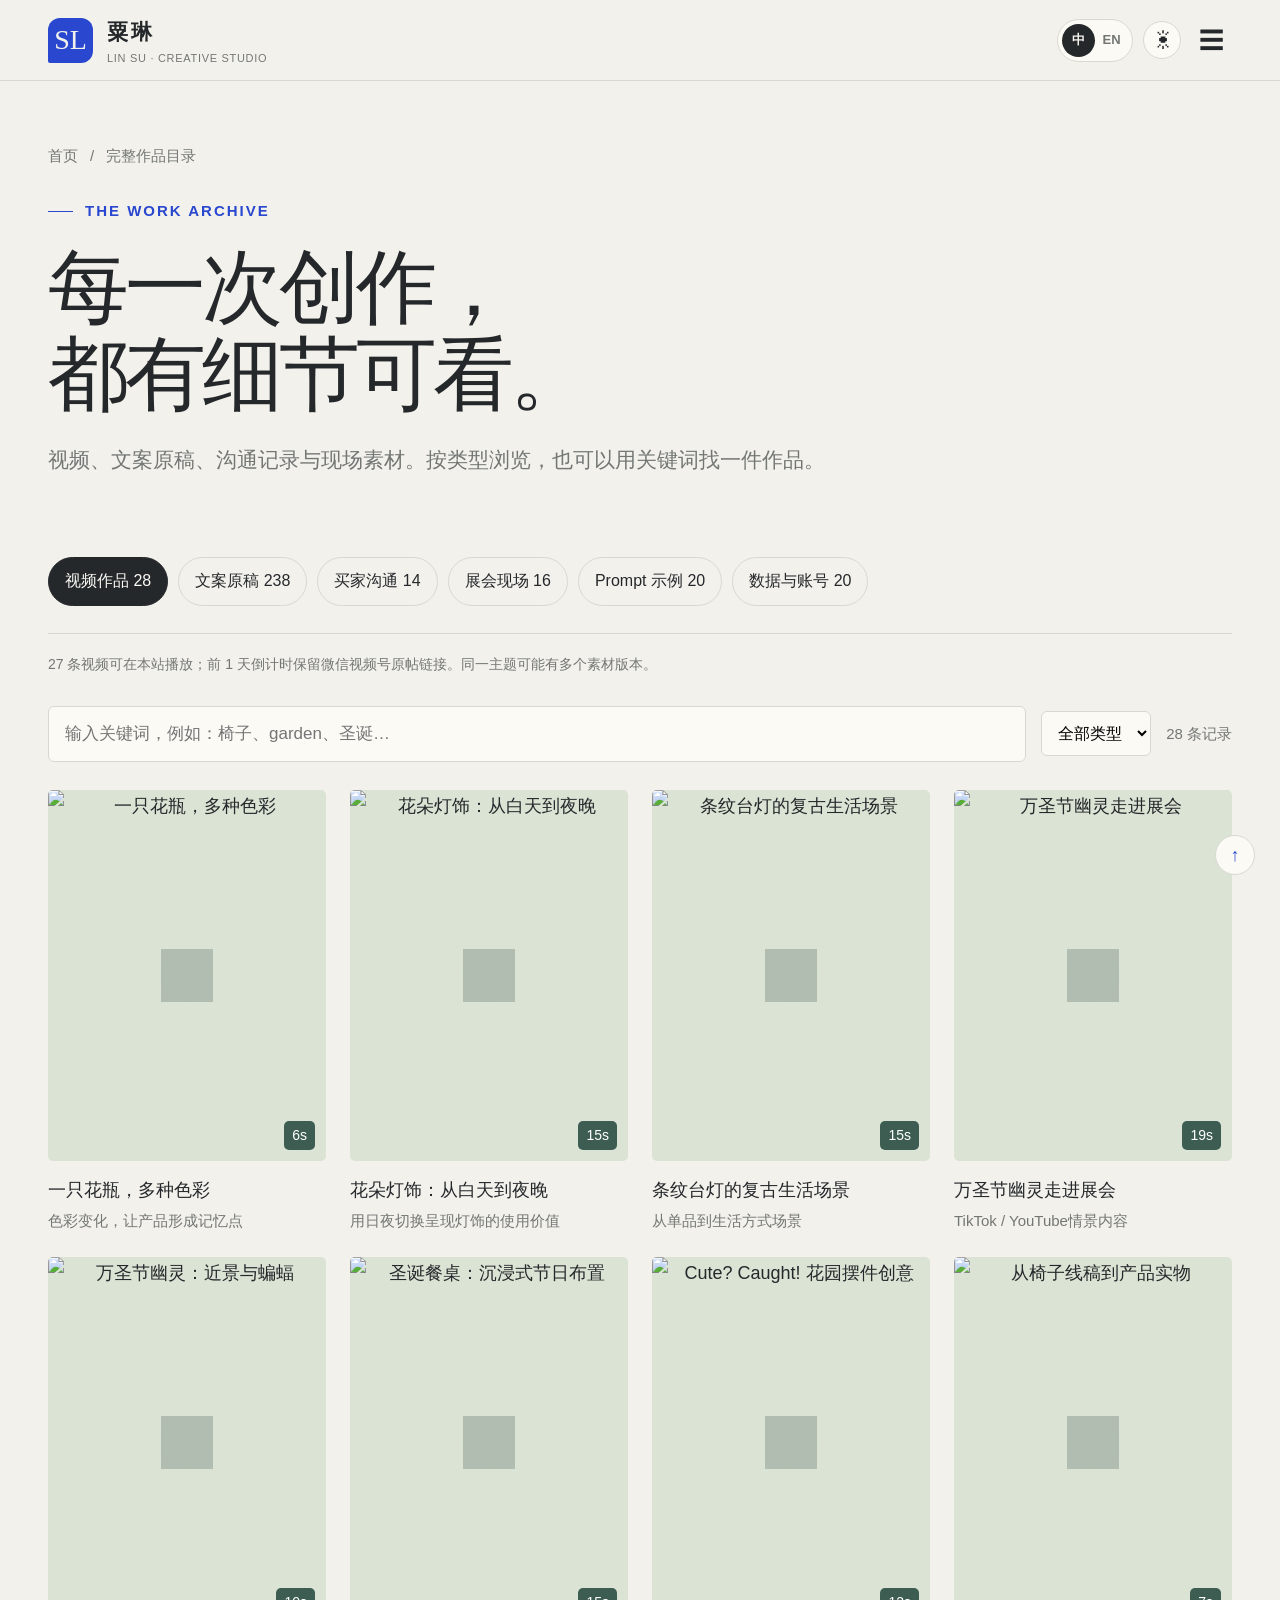
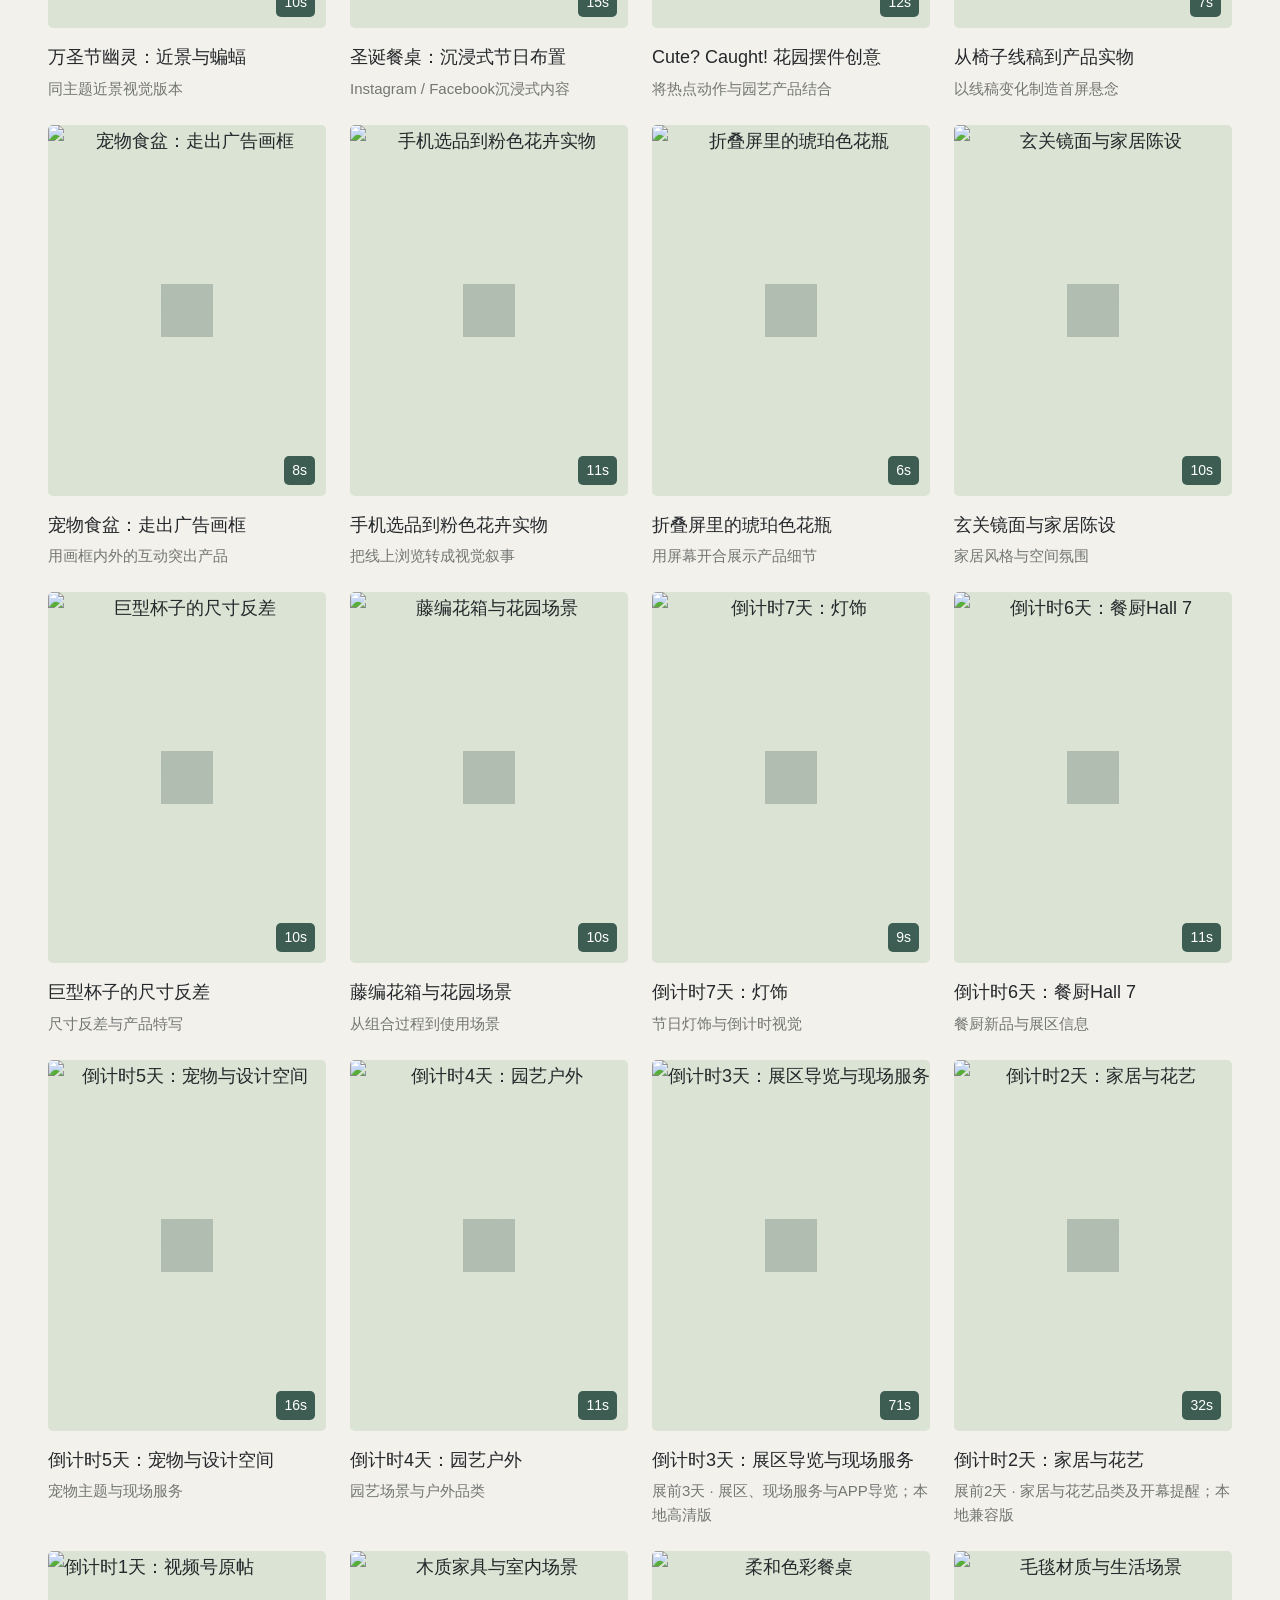
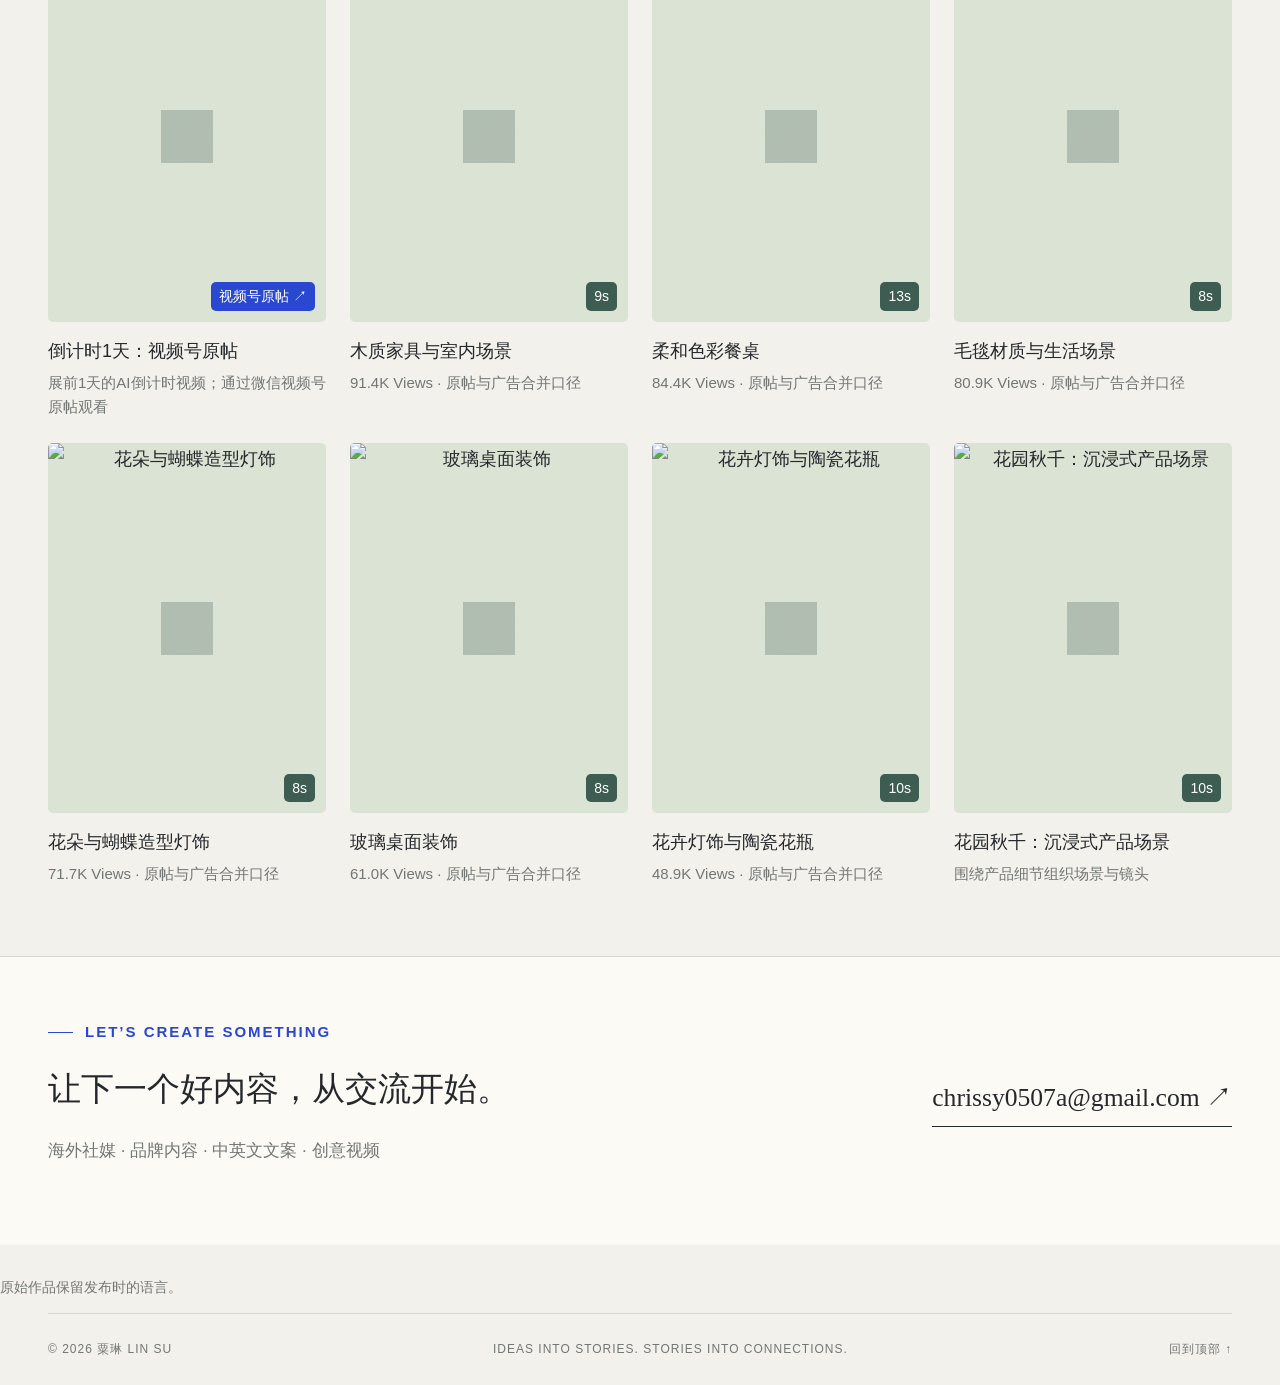
==== archive.html @ 9eb9895c "Add files via upload" ====
<!doctype html><html lang="zh-CN"><head><meta charset="utf-8"><meta name="viewport" content="width=device-width,initial-scale=1"><meta name="theme-color" content="#2947cf"><meta name="description" content="粟琳的个人作品集：海外社媒运营、英文文案、AI创意视频、买家沟通与品牌内容。"><title>完整作品目录 · 粟琳 LIN SU</title><link rel="icon" href="favicon.svg"><script>try{document.documentElement.dataset.theme=localStorage.getItem("lin-studio-theme")||"day"}catch(e){}try{const q=new URLSearchParams(location.search).get("lang");document.documentElement.lang=q?(q==="en"?"en":"zh-CN"):(localStorage.getItem("lin-studio-language")||"zh-CN")}catch(e){}</script><link rel="stylesheet" href="styles.css"><link rel="stylesheet" href="studio.css"><script src="data.js" defer></script><script src="i18n-data.js" defer></script><script src="i18n.js" defer></script><script src="app.js" defer></script><script src="studio.js" defer></script><script src="enhancements.js" defer></script><link rel="stylesheet" href="enhancements.css"><link rel="stylesheet" href="v2.css"><script src="v2.js" defer></script></head><body id="top" class="page-archive"><a class="skip-link" href="#main">跳到主要内容</a><header class="nav"><div class="wrap nav-inner"><a class="brand" href="index.html" aria-label="粟琳，返回首页"><span class="monogram">SL</span><span><strong>粟琳</strong><small>LIN SU · CREATIVE STUDIO</small></span></a><nav class="nav-links" id="navigation" aria-label="主要导航"><a href="index.html#work">精选项目</a><a href="jinhan.html">锦汉案例</a><a href="projects.html">更多作品</a><a href="archive.html" aria-current="page">作品目录</a><a class="nav-recruiter" href="recruiters.html">HR 快速浏览 ↗</a><a href="recruiters.html#resume">简历 ↓</a><a class="nav-cta" href="index.html#contact">联系 ↗</a></nav><div class="nav-actions"><div class="language-switch" role="group" aria-label="语言选择"><button type="button" data-lang="zh-CN" data-language-control aria-label="中文" aria-pressed="true">中</button><button type="button" data-lang="en" data-language-control aria-label="English" aria-pressed="false">EN</button></div><button class="theme-toggle" type="button" aria-label="切换为夜间工作室" aria-pressed="false"><span aria-hidden="true">☀</span></button><button class="menu-button" type="button" aria-label="打开导航" aria-controls="navigation" aria-expanded="false">☰</button></div></div></header><div class="reading-progress" aria-hidden="true"></div><main id="main"><div class="wrap"><header class="page-hero"><div class="breadcrumbs"><a href="index.html">首页</a><span>/</span><span>完整作品目录</span></div><div class="eyebrow">THE WORK ARCHIVE</div><h1>每一次创作，<br>都有细节可看。</h1><p class="lead">视频、文案原稿、沟通记录与现场素材。按类型浏览，也可以用关键词找一件作品。</p></header><div class="archive-nav" aria-label="作品类型"><button class="chip" data-tab="videos" aria-pressed="false">视频作品 <span>28</span></button><button class="chip" data-tab="copy" aria-pressed="false">文案原稿 <span>238</span></button><button class="chip" data-tab="inquiries" aria-pressed="false">买家沟通 <span>14</span></button><button class="chip" data-tab="field" aria-pressed="false">展会现场 <span>16</span></button><button class="chip" data-tab="prompt" aria-pressed="false">Prompt 示例 <span>20</span></button><button class="chip" data-tab="data" aria-pressed="false">数据与账号 <span>20</span></button></div><p class="note" id="archive-note"></p><div class="archive-toolbar"><label class="sr-only" for="archive-search">搜索作品</label><input id="archive-search" type="search" placeholder="输入关键词，例如：椅子、garden、圣诞…"><label class="sr-only" for="archive-filter">筛选内容</label><select id="archive-filter"><option>全部类型</option></select><span class="result-count" id="result-count" aria-live="polite"></span></div><div class="archive-content" id="archive-content"></div><noscript><p>请启用浏览器 JavaScript 查看筛选目录，也可直接阅读<a href="jinhan.html">锦汉案例</a>。</p></noscript></div></main><section class="contact" id="contact"><div class="wrap contact-inner"><div><div class="eyebrow">LET’S CREATE SOMETHING</div><h2>让下一个好内容，从交流开始。</h2><p>海外社媒 · 品牌内容 · 中英文文案 · 创意视频</p></div><a class="mail" href="mailto:chrissy0507a@gmail.com">chrissy0507a@gmail.com ↗</a></div></section><p class="wrap original-note note">原始作品保留发布时的语言。</p><footer class="wrap footer"><span>© 2026 粟琳 LIN SU</span><span>IDEAS INTO STORIES. STORIES INTO CONNECTIONS.</span><a href="#top">回到顶部 ↑</a></footer><a class="back-top" href="#top" aria-label="回到顶部">↑</a><dialog class="modal" id="media-modal" aria-labelledby="modal-title"><div class="modal-top"><span id="modal-title"></span><button class="close-modal" id="close-modal" aria-label="关闭预览">×</button></div><div class="modal-body" id="modal-body"></div><div class="modal-foot" id="modal-foot"></div></dialog></body></html>
---- styles.css ----
@charset "UTF-8";
:root{--paper:#f4f2e9;--cream:#faf9f3;--ink:#163d34;--muted:#68756d;--line:#cdd3c5;--lime:#d4df9d;--sans:Arial,"PingFang SC","Microsoft YaHei",sans-serif;--serif:Georgia,"Songti SC","SimSun",serif}*{box-sizing:border-box}html{scroll-behavior:smooth;scroll-padding-top:100px}body{margin:0;background:var(--paper);color:var(--ink);font:19px/1.75 var(--sans);-webkit-font-smoothing:antialiased}a{color:inherit;text-decoration:none}button,input,select{font:inherit}button{cursor:pointer;color:inherit}img,video{display:block;max-width:100%}img{height:auto}a:focus-visible,button:focus-visible,input:focus-visible,select:focus-visible{outline:3px solid #b77d32;outline-offset:4px}::selection{background:var(--lime)}.wrap{width:min(1240px,calc(100% - 96px));margin:auto}.skip-link{position:fixed;top:-70px;left:20px;z-index:100;background:var(--ink);color:white;padding:10px}.skip-link:focus{top:8px}.sr-only{position:absolute;width:1px;height:1px;overflow:hidden;clip:rect(0,0,0,0)}
.nav{position:sticky;top:0;z-index:30;background:#f4f2e9f5;backdrop-filter:blur(15px);border-bottom:1px solid var(--line)}.nav-inner{height:84px;display:flex;justify-content:space-between;align-items:center;gap:25px}.brand{display:flex;gap:14px;align-items:center}.monogram{font:italic 28px var(--serif);border:1px solid var(--ink);width:45px;height:45px;border-radius:50%;display:grid;place-items:center}.brand strong{font-size:21px;letter-spacing:3px}.brand small{display:block;font:14px/1.6 var(--sans);letter-spacing:2.5px;color:var(--muted)}.nav-links{display:flex;gap:30px;font-size:17px;align-items:center}.nav-links a{position:relative;padding:12px 0}.nav-links a:hover:after,.nav-links a[aria-current=page]:after{content:"";position:absolute;bottom:5px;left:0;right:0;height:2px;background:var(--ink)}.nav-links .nav-cta{border:1px solid var(--ink);border-radius:40px;padding:9px 19px}.menu-button{display:none;background:none;border:0;font-size:25px;padding:8px}.eyebrow{font-size:15px;letter-spacing:2.8px;font-weight:600;text-transform:uppercase;display:flex;align-items:center;gap:12px}.eyebrow:before{content:"";display:inline-block;width:25px;height:1px;background:currentColor}
.hero{padding:72px 0 66px;display:grid;grid-template-columns:1.05fr 1fr;gap:55px;align-items:center}.hero h1{font-size:clamp(44px,4.7vw,72px);line-height:1.22;letter-spacing:-2px;font-weight:500;margin:29px 0 25px}.hero h1 em{font-family:var(--serif);font-weight:400}.hero .intro{font-size:19px;color:var(--muted);max-width:460px;line-height:1.95}.buttons{display:flex;gap:12px;flex-wrap:wrap;margin-top:30px}.button{display:inline-flex;gap:30px;align-items:center;justify-content:space-between;padding:13px 22px;border-radius:40px;border:1px solid var(--ink);font-size:17px;transition:.2s}.button.primary{background:var(--ink);color:var(--cream)}.button:hover{transform:translateY(-2px);background:var(--lime);color:var(--ink)}.hero-art{position:relative;height:540px;isolation:isolate}.hero-art:before{content:"";position:absolute;inset:5px 16px 25px 40px;border:1px solid #aebba1;border-radius:240px 240px 25px 25px;transform:rotate(7deg);z-index:-1}.hero-main{position:absolute;right:12px;top:5px;width:64%;height:465px;border-radius:160px 160px 8px 8px;overflow:hidden;background:#415344;border:0;padding:0}.hero-main img{width:100%;height:100%;object-fit:cover}.hero-small{position:absolute;left:0;bottom:12px;width:47%;height:315px;transform:rotate(-7deg);background:var(--paper);border:0;padding:8px;box-shadow:0 8px 30px #183a3320}.hero-small img{width:100%;height:100%;object-fit:cover}.hero-caption{position:absolute;right:13px;bottom:12px;text-align:right;font-size:14px;letter-spacing:1.8px;line-height:1.6}.play-circle{position:absolute;inset:0;display:grid;place-items:center}.play-circle span{display:grid;place-items:center;width:52px;height:52px;border-radius:50%;border:1px solid #ffffffcc;background:#183a3338;color:#fff;backdrop-filter:blur(4px);font-size:19px}.circle-note{position:absolute;top:45px;left:0;z-index:3;background:var(--lime);border:5px solid var(--paper);border-radius:50%;width:102px;height:102px;display:grid;place-items:center;text-align:center;font:italic 21px/1.3 var(--serif);transform:rotate(-14deg)}.skill-line{border-block:1px solid var(--line);display:flex;justify-content:space-between;gap:24px;padding:21px 0;color:#56685d;font-size:15px;letter-spacing:1.6px}.skill-line b{font-weight:400;color:#8b9b83}
.section{padding:84px 0}.section-head{display:flex;justify-content:space-between;align-items:end;gap:30px;margin-bottom:34px}.section-head h2{font-size:clamp(28px,3vw,42px);line-height:1.35;font-weight:500;letter-spacing:-1px;margin:12px 0 0}.section-head p{max-width:445px;font-size:18px;line-height:1.9;color:var(--muted);margin:0}.text-link{border:0;border-bottom:1px solid currentColor;background:transparent;font-size:17px;padding:5px 0;display:inline-flex;gap:20px;align-items:center}.project-feature{display:grid;grid-template-columns:1.15fr 1fr;background:var(--ink);color:var(--cream);min-height:480px;overflow:hidden;border-radius:8px}.project-feature .image-wrap{overflow:hidden;position:relative;min-height:430px}.project-feature .image-wrap img{width:100%;height:100%;object-fit:cover}.project-copy{padding:55px 48px;display:flex;flex-direction:column;justify-content:center}.project-copy h3{font-size:44px;font-weight:400;line-height:1.25;margin:20px 0}.project-copy p{font-size:18px;color:#cbd5c9;margin:0 0 22px;line-height:1.9}.project-copy .button{color:var(--cream);border-color:#6f8e7c;align-self:start}.pills{display:flex;gap:8px;flex-wrap:wrap}.pill{font-size:14px;border:1px solid #a6b2a266;border-radius:30px;padding:5px 12px}.project-grid{display:grid;grid-template-columns:repeat(2,1fr);gap:38px 30px;margin-top:38px}.project-card .project-cover{height:320px;overflow:hidden;background:#e3e9db;border-radius:5px;position:relative;display:block}.project-cover img{width:100%;height:100%;object-fit:cover;object-position:top;transition:transform .5s}.project-card:hover .project-cover img{transform:scale(1.035)}.project-card h3{font-size:26px;font-weight:500;margin:18px 0 8px}.project-card p{font-size:17px;color:var(--muted);margin:0}.card-line{display:flex;justify-content:space-between;align-items:center}.arrow{width:36px;height:36px;border:1px solid var(--line);border-radius:50%;display:grid;place-items:center;font-size:22px;flex-shrink:0}.home-numbers{display:grid;grid-template-columns:repeat(3,1fr);border-block:1px solid var(--line);padding:44px 0;margin:18px 0 0}.home-numbers>div{padding:0 30px;border-right:1px solid var(--line)}.home-numbers>div:first-child{padding-left:0}.home-numbers>div:last-child{border:0}.home-numbers b{display:block;font:52.8px/1.2 var(--serif);font-weight:400}.home-numbers span{display:block;font-size:17px;margin-top:12px}.home-numbers small{display:block;color:var(--muted);font-size:15px;margin-top:7px}
.dark{background:var(--ink);color:var(--cream)}.dark .section-head p,.dark .muted{color:#c3cfc1}.dark .eyebrow{color:var(--lime)}.video-grid{display:grid;grid-template-columns:repeat(4,minmax(0,1fr));gap:24px}.video-card{min-width:0}.video-cover{position:relative;display:block;border:0;padding:0;width:100%;height:auto;aspect-ratio:3/4;background:#dbe3d4;overflow:hidden;border-radius:5px}.video-cover img{width:100%;height:100%;object-fit:cover;transition:.4s}.video-cover:hover img{transform:scale(1.045)}.duration{position:absolute;right:11px;bottom:11px;color:white;background:#163d34cc;padding:2px 8px;font-size:14px;border-radius:5px}.video-card h3{font-size:18px;line-height:1.6;font-weight:500;margin:15px 0 5px}.video-card p{font-size:15px;color:var(--muted);line-height:1.6;margin:0}.dark .video-card p{color:#bccbb7}.dark .button{color:var(--cream);border-color:#78917e}.dark .button:hover{color:var(--ink)}.dark .text-link{color:var(--lime)}.motion-insight{display:grid;grid-template-columns:1fr 1fr;gap:65px;margin-top:55px;padding-top:35px;border-top:1px solid #547065}.motion-insight h3{font-size:29px;font-weight:400}.motion-insight p{font-size:17px;line-height:1.9;color:#c3cfc1}.motion-number{font:59.4px/1.4 var(--serif);display:block;margin-top:18px}.dark .proof-row button{color:var(--cream);border-color:#6b8576}.dark .proof-row button:hover{color:var(--ink)}
.about-grid{display:grid;grid-template-columns:.65fr 1fr;gap:70px;align-items:center}.about-photo{height:370px;border-radius:4px;overflow:hidden}.about-photo img{width:100%;height:100%;object-fit:cover;object-position:center}.about-copy h2{font-size:37.4px;font-weight:500;line-height:1.4;margin:16px 0}.about-copy p{font-size:18px;color:var(--muted)}.about-meta{display:flex;gap:25px;margin-top:25px;font-size:16px;border-top:1px solid var(--line);padding-top:20px}.contact{padding:62px 0;border-top:1px solid var(--line)}.contact-inner{display:flex;justify-content:space-between;align-items:center;gap:30px}.contact h2{font-size:33px;font-weight:400;margin:0}.contact p{color:var(--muted);font-size:17px}.mail{font-family:var(--serif);font-size:clamp(18px,2vw,28px);border-bottom:1px solid var(--ink);padding-bottom:6px}.footer{padding:25px 0;border-top:1px solid var(--line);font-size:14px;letter-spacing:1px;color:var(--muted);display:flex;justify-content:space-between;gap:20px}
.page-hero{padding:62px 0 42px}.breadcrumbs{font-size:15px;color:var(--muted);margin-bottom:28px;display:flex;gap:12px}.page-hero h1{font-size:clamp(38px,4.4vw,66px);font-weight:500;letter-spacing:-1.5px;line-height:1.2;margin:20px 0}.lead{font-size:19px;line-height:1.9;color:var(--muted);max-width:720px}.meta{display:flex;gap:36px;font-size:16px;margin:25px 0}.meta span{color:var(--muted)}.subnav{display:flex;gap:26px;flex-wrap:wrap;padding:20px 0;border-block:1px solid var(--line);font-size:16px}.subnav a:hover{color:#70904b}.project-banner{display:grid;grid-template-columns:1.3fr 1fr;gap:24px;margin-top:35px;align-items:stretch}.project-banner img{width:100%;height:365px;object-fit:cover;border-radius:6px}.banner-note{background:var(--ink);color:var(--cream);padding:40px;border-radius:6px}.banner-note h2{font-size:30.8px;font-weight:400;line-height:1.5;margin:15px 0}.banner-note p{font-size:17px;color:#c3d1c0}.numbers{display:grid;grid-template-columns:repeat(4,1fr);border-block:1px solid var(--line);margin:28px 0}.number{padding:28px 22px;border-right:1px solid var(--line)}.number:first-child{padding-left:0}.number:last-child{border:0}.number strong{font:46.2px/1.2 var(--serif);display:block}.number span{font-size:16px;display:block;margin-top:9px}.number small{font-size:14px;color:var(--muted);display:block;margin-top:8px}.note{font-size:15px;line-height:1.9;color:var(--muted);margin:18px 0 0}.proof-row{display:flex;gap:12px;flex-wrap:wrap;margin-top:22px}.proof-row button{background:none;border:1px solid var(--line);padding:8px 14px;border-radius:30px;font-size:15px}.proof-row button:hover{border-color:var(--ink);background:#e5eadb}.grid-three{display:grid;grid-template-columns:repeat(3,1fr);gap:25px}.step{border-top:1px solid var(--line);padding:20px 0}.step-num{font:italic 29px var(--serif);color:#8a9c77}.step h3{font-size:23px;font-weight:500;margin:15px 0 10px}.step p{font-size:17px;color:var(--muted)}.platforms{display:grid;grid-template-columns:repeat(3,1fr);gap:1px;background:var(--line);border:1px solid var(--line);margin-top:35px}.platform{background:var(--paper);padding:27px}.platform b{font-size:20px;font-weight:500}.platform p{font-size:16px;color:var(--muted)}.platform .text-link{font-size:14px}.content-section{border-bottom:1px solid var(--line)}.compact-head{margin-top:48px;margin-bottom:24px}.compact-head h2{font-size:30px}.split{display:grid;grid-template-columns:1fr 1fr;gap:44px;align-items:start}.spaced{margin-top:32px}.quote-box{padding:28px;background:var(--cream);border:1px solid var(--line);border-radius:5px;font-size:18px;line-height:1.9;white-space:pre-line;margin:0}.quote-label{font:14px var(--sans);letter-spacing:1.3px;color:var(--muted);display:block;margin-bottom:14px}.compare-tabs{display:flex;gap:8px;margin:20px 0}.chip{border:1px solid var(--line);border-radius:25px;background:transparent;padding:9px 16px;font-size:16px}.chip.active,.chip[aria-selected=true],.chip[aria-pressed=true]{background:var(--ink);color:var(--cream);border-color:var(--ink)}.compare-panel[hidden]{display:none}.compare-panel h4{font-size:19px;font-weight:500;margin:14px 0}.copy-compare{display:grid;grid-template-columns:1fr 1fr;gap:25px}.copy-compare pre{font:17px/1.9 var(--sans);white-space:pre-wrap;margin:0}.copy-compare article{padding:28px;background:var(--cream);border:1px solid var(--line);border-radius:5px}.analyze{font-size:16px;color:#6d7b62;border-top:1px solid var(--line);margin:20px 0 0;padding-top:15px}.prompt-flow{display:grid;grid-template-columns:repeat(4,1fr);gap:20px;margin-top:25px}.prompt-flow>div{border-left:2px solid #9db281;padding:2px 20px}.prompt-flow b{font-size:17px;font-weight:500}.prompt-flow p{font-size:16px;color:var(--muted)}
.gallery{display:grid;grid-template-columns:repeat(3,1fr);gap:22px;margin-top:28px}.gallery-button{padding:0;border:0;background:#e5e9df;border-radius:5px;width:100%;overflow:hidden;display:block}.gallery-button img{width:100%;height:235px;object-fit:cover;object-position:top}.gallery-button.contain img{object-fit:contain;background:white}.gallery figcaption{font-size:15px;color:var(--muted);margin-top:10px}.gallery figure{margin:0}.inquiry-spotlight{display:grid;grid-template-columns:1.2fr .8fr;gap:35px;align-items:center;margin-top:30px}.inquiry-spotlight .gallery-button img{height:auto;max-height:500px;object-fit:contain;background:#fff}.inquiry-spotlight h3{font-size:29px;font-weight:500}.inquiry-spotlight p{font-size:17px;color:var(--muted)}.evidence-tag{font-size:14px;color:#617244;padding:4px 10px;border:1px solid #b8c3a8;border-radius:5px;display:inline-block}.mini-list{list-style:none;padding:0;margin:25px 0}.mini-list li{border-bottom:1px solid var(--line);padding:12px 0;font-size:17px}.mini-list b{display:inline-block;margin-right:15px;color:#8a9b74;font-weight:400}.data-table{width:100%;border-collapse:collapse;font-size:16px;margin-top:24px}.data-table th{text-align:left;font-weight:500;color:var(--muted);padding:12px;border-bottom:1px solid var(--ink);font-size:14px}.data-table td{padding:17px 12px;border-bottom:1px solid var(--line)}.data-table td:first-child{min-width:140px}.data-table td:last-child{white-space:nowrap}.data-table button{font-size:15px;padding:0;border:0;border-bottom:1px solid;background:none}.table-scroll{overflow-x:auto}
.other-project{padding:70px 0;border-bottom:1px solid var(--line);scroll-margin-top:90px}.project-top{display:grid;grid-template-columns:.85fr 1.15fr;gap:60px}.other-project h2{font-size:41.8px;font-weight:500;margin:14px 0 22px;line-height:1.3}.other-project p{color:var(--muted);font-size:18px}.editorial-image{max-height:570px;overflow:hidden;background:#e0e8df;border-radius:5px}.editorial-image .gallery-button img{height:auto;max-height:none}.project-points{margin:28px 0}.project-points>div{padding:14px 0;border-top:1px solid var(--line)}.project-points b{font-size:16px;display:block;margin-bottom:4px}.project-points span{font-size:16px;color:var(--muted);display:block}.submetrics{display:flex;gap:35px;margin-top:25px}.submetrics b{font:35.2px var(--serif);display:block}.submetrics small{font-size:15px;color:var(--muted)}.archive-nav{display:flex;gap:10px;flex-wrap:wrap;padding:15px 0 27px;border-bottom:1px solid var(--line)}.archive-toolbar{display:flex;align-items:center;gap:15px;margin:28px 0}.archive-toolbar input{flex:1;min-width:100px;border:1px solid var(--line);border-radius:6px;background:var(--cream);padding:12px 16px;font-size:17px}.archive-toolbar select{border:1px solid var(--line);background:var(--cream);padding:12px;border-radius:6px;font-size:16px}.result-count{font-size:15px;color:var(--muted);white-space:nowrap}.archive-content{min-height:350px;padding-bottom:70px}.copy-list{display:grid;gap:15px}.copy-item{background:var(--cream);border:1px solid var(--line);border-radius:5px}.copy-item summary{padding:21px 25px;cursor:pointer;display:flex;justify-content:space-between;gap:20px;list-style:none}.copy-item summary:after{content:"+";font-size:23px}.copy-item[open] summary:after{content:"−"}.copy-item summary::-webkit-details-marker{display:none}.copy-item summary strong{font-size:18px;font-weight:500;display:block}.copy-item summary small{font-size:14px;color:var(--muted);display:block;letter-spacing:.5px;margin-top:6px}.copy-body{padding:0 25px 25px;white-space:pre-wrap;font:17px/1.9 var(--sans);overflow-wrap:anywhere;max-width:900px}.empty{padding:80px;text-align:center;color:var(--muted)}
.modal{border:0;padding:0;background:var(--cream);color:var(--ink);border-radius:8px;max-width:min(1100px,94vw);width:fit-content;max-height:94vh;overflow:auto;box-shadow:0 20px 100px #0008}.modal::backdrop{background:#0b211de8;backdrop-filter:blur(7px)}.modal-top{position:sticky;top:0;display:flex;align-items:center;justify-content:space-between;gap:30px;padding:16px 22px;background:var(--cream);z-index:5;border-bottom:1px solid var(--line);font-size:16px}.close-modal{border:1px solid var(--line);background:none;border-radius:50%;width:32px;height:32px;font-size:23px;line-height:1}.modal-body{padding:20px;min-width:min(560px,90vw)}.modal-body video{max-height:75vh;max-width:100%;width:auto;margin:auto;background:#111}.modal-body img{max-width:100%;height:auto;margin:auto}.modal-foot{font-size:15px;padding:0 20px 20px;display:flex;gap:15px;justify-content:space-between}.modal-foot a{border-bottom:1px solid var(--ink)}.back-top{position:fixed;right:25px;bottom:25px;background:var(--cream);border:1px solid var(--line);border-radius:50%;width:40px;height:40px;z-index:20;display:grid;place-items:center}.page-end{padding-top:45px;display:flex;justify-content:space-between;gap:25px}
@media(max-width:1000px){.wrap{width:calc(100% - 60px)}.nav-links{gap:18px}.hero{gap:30px}.hero-art{height:470px}.hero-main{height:410px}.hero-small{height:270px}.hero h1{font-size:55px}.project-copy{padding:35px}.project-copy h3{font-size:36.3px}.video-grid{grid-template-columns:repeat(3,1fr)}.banner-note{padding:28px}.numbers .number strong{font-size:37.4px}.about-grid,.project-top{gap:35px}.prompt-flow{grid-template-columns:repeat(2,1fr)}}
@media(max-width:700px){.wrap{width:calc(100% - 36px)}.nav-inner{height:70px}.brand strong{font-size:19px}.brand small{font-size:12px}.monogram{width:39px;height:39px;font-size:25px}.menu-button{display:block}.nav-links{display:none;position:absolute;top:70px;left:0;right:0;background:var(--paper);padding:20px 24px;border-bottom:1px solid var(--line);flex-direction:column;align-items:stretch;gap:6px}.nav-links.open{display:flex}.nav-links .nav-cta{text-align:center;margin-top:8px}.hero{padding:40px 0;grid-template-columns:1fr;gap:25px}.hero h1{font-size:51.7px;letter-spacing:-2px;margin:22px 0}.hero .intro{font-size:18px}.hero .button{font-size:16px;padding:12px 16px;gap:20px}.hero-art{width:min(410px,100%);margin:15px auto 0;height:430px}.hero-main{right:8px;height:380px}.hero-small{height:250px;left:5px}.circle-note{width:85px;height:85px;font-size:19px;top:25px}.hero-caption{font-size:12px;bottom:0}.skill-line{display:grid;grid-template-columns:1fr 1fr;font-size:13px;gap:15px}.skill-line b{display:none}.section{padding:55px 0}.section-head{display:block;margin-bottom:25px}.section-head p{margin-top:18px;font-size:17px}.section-head h2{font-size:34.1px}.project-feature{grid-template-columns:1fr}.project-feature .image-wrap{height:260px;min-height:0}.project-copy{padding:29px}.project-copy h3{font-size:36.3px}.project-grid{gap:30px;grid-template-columns:1fr}.project-card .project-cover{height:290px}.project-card h3{font-size:25px}.home-numbers{padding:25px 0;grid-template-columns:1fr;gap:25px}.home-numbers>div{padding:0 0 20px!important;border-right:0;border-bottom:1px solid var(--line)}.home-numbers>div:last-child{padding-bottom:0!important}.home-numbers b{font-size:45.1px}.video-grid{grid-template-columns:repeat(2,minmax(0,1fr));gap:22px 15px}.video-card h3{font-size:16px}.video-card p{font-size:14px}.video-cover .play-circle span{width:40px;height:40px}.about-grid,.motion-insight{grid-template-columns:1fr;gap:28px}.about-photo{height:300px}.about-copy h2{font-size:31.9px}.about-meta{gap:18px;font-size:15px;flex-wrap:wrap}.contact-inner{display:block}.contact h2{font-size:30.8px}.contact .mail{display:inline-block;margin-top:20px}.footer{font-size:12px;gap:20px;flex-wrap:wrap}.page-hero{padding:35px 0 25px}.page-hero h1{font-size:44px}.lead{font-size:18px}.meta{font-size:15px;flex-wrap:wrap;gap:12px 24px}.subnav{gap:12px 20px;font-size:15px}.project-banner{grid-template-columns:1fr}.project-banner img{height:260px}.banner-note{padding:28px}.banner-note h2{font-size:28px}.numbers{grid-template-columns:repeat(2,1fr)}.number{padding:20px 15px!important;border-bottom:1px solid var(--line)}.number:nth-child(even){border-right:0}.number:nth-child(n+3){border-bottom:0}.numbers .number strong{font-size:38.5px}.number small{font-size:13px}.grid-three{grid-template-columns:1fr;gap:0}.platforms{grid-template-columns:repeat(2,1fr)}.platform{padding:20px}.platform b{font-size:19px}.platform p{font-size:15px}.split,.copy-compare,.inquiry-spotlight{grid-template-columns:1fr;gap:25px}.copy-compare article{padding:20px}.copy-compare pre{font-size:16px}.prompt-flow{grid-template-columns:1fr 1fr;gap:15px}.prompt-flow>div{padding-left:12px}.gallery{grid-template-columns:repeat(2,1fr);gap:22px 14px}.gallery-button img{height:195px}.gallery figcaption{font-size:14px}.other-project{padding:50px 0}.project-top{grid-template-columns:1fr;gap:25px}.other-project h2{font-size:35.2px}.editorial-image{max-height:440px}.submetrics{gap:30px}.archive-nav{gap:8px}.chip{padding:8px 12px;font-size:15px}.archive-toolbar{flex-wrap:wrap;gap:10px}.archive-toolbar input{flex-basis:100%}.archive-toolbar select{flex:1}.result-count{font-size:14px}.copy-item summary{padding:17px}.copy-item summary strong{font-size:16px}.copy-body{padding:0 17px 20px;font-size:16px}.modal{max-width:96vw;max-height:95vh}.modal-top{padding:12px 15px;gap:15px;font-size:15px}.modal-body{padding:10px;min-width:min(340px,94vw)}.modal-body video{max-height:72vh}.modal-foot{padding:0 12px 15px;font-size:14px}.back-top{right:15px;bottom:15px;width:35px;height:35px}.page-end{flex-wrap:wrap}.empty{padding:50px 20px}.motion-number{font-size:48.4px}.compact-head h2{font-size:28px}}
@media(prefers-reduced-motion:reduce){html{scroll-behavior:auto}*,*:before,*:after{transition:none!important;animation:none!important}}
---- studio.css ----
@charset "UTF-8";
:root{--paper:#f3f1ec;--cream:#fcfaf5;--ink:#25282b;--muted:#737774;--line:#d8d8d2;--lime:#e9bc6c;--blue:#2947cf;--orange:#d96535;--scene-bg:#f3f1ec;color-scheme:light}
:root[data-theme=night]{--paper:#161b27;--cream:#212735;--ink:#f1eee5;--muted:#abb2bd;--line:#39404c;--lime:#e6ac63;--blue:#9eafff;--orange:#efaa64;--scene-bg:#161b27;color-scheme:dark}
body{transition:background .65s,color .35s}.nav{background:color-mix(in srgb,var(--paper) 93%,transparent);border-bottom-color:var(--line)}.nav-inner{height:80px}.monogram{border:0;background:var(--blue);color:var(--paper);border-radius:12px 12px 12px 2px;font-style:normal}.brand small{font-size:13px;letter-spacing:1.8px}.nav-links{margin-left:auto;gap:26px}.nav-links .nav-cta{border-color:var(--line)}.nav-actions{display:flex;align-items:center;gap:10px}.theme-toggle{background:var(--cream);border:1px solid var(--line);border-radius:50%;width:38px;height:38px;display:grid;place-items:center;font-size:25px;line-height:1}.theme-toggle:hover{transform:rotate(-15deg);border-color:var(--blue)}.eyebrow{color:var(--blue);letter-spacing:2px}.section-head h2,.about-copy h2{font-weight:500}.button.primary{background:var(--blue);border-color:var(--blue);color:var(--paper)}.button:hover{background:var(--blue);color:var(--paper)}.dark{background:#1b2336;color:#f1eee5}.dark .button{color:#f1eee5}.banner-note{background:#24324e;color:#f1eee5}.gallery-button,.project-cover{background:var(--cream)}.step-num,.analyze{color:var(--muted)}.proof-row button:hover{background:var(--cream)}.subnav a:hover{color:var(--blue)}.contact{background:var(--cream)}.contact .eyebrow{margin-bottom:14px}.modal::backdrop{background:#101624dd}.back-top{color:var(--blue)}
.studio-landing{position:relative;isolation:isolate;min-height:730px;height:calc(100svh - 80px);max-height:1000px;overflow:hidden;background:var(--scene-bg)}.studio-heading{position:relative;z-index:3;width:430px;margin-left:max(48px,calc((100vw - 1280px)/2));padding-top:70px;pointer-events:none}.studio-kicker{font-size:14px;letter-spacing:2px;line-height:1.6;color:var(--muted);display:flex;align-items:center;gap:10px;margin:0}.status-dot{width:6px;height:6px;border-radius:50%;background:var(--orange);box-shadow:0 0 0 5px color-mix(in srgb,var(--orange) 10%,transparent)}.studio-heading h1{font-size:clamp(48px,5vw,78px);font-weight:500;line-height:1.24;letter-spacing:-3px;margin:27px 0 25px}.studio-heading h1 span{color:var(--blue)}.studio-intro{font-size:18px;line-height:2;color:var(--muted)}.studio-tour{pointer-events:auto;display:flex;align-items:center;gap:36px;padding:13px 21px;background:var(--blue);color:var(--paper);border:0;border-radius:50px;font-size:16px;margin:26px 0 16px;box-shadow:0 6px 20px #2947cf15;transition:transform .2s}.studio-tour:hover{transform:translateY(-3px)}.studio-tour span{font-size:22px}.tiny-note{font-size:14px;color:var(--muted);letter-spacing:.5px}.scene-perspective{position:absolute;z-index:1;top:6%;right:-8%;width:min(87vw,1320px);perspective:1300px}.studio-scene{position:relative;width:100%;aspect-ratio:3/2;transform:rotateX(var(--rx,0deg)) rotateY(var(--ry,0deg));transition:transform .4s ease-out;transform-style:preserve-3d}.scene-image{position:absolute;inset:0;width:100%;height:100%;object-fit:contain;pointer-events:none;transition:opacity .9s;mask-image:linear-gradient(to right,transparent,black 7%,black 94%,transparent),linear-gradient(to bottom,transparent,black 8%,black 92%,transparent);mask-composite:intersect}.scene-night{opacity:0}.scene-day{opacity:1}:root[data-theme=night] .scene-night{opacity:1}:root[data-theme=night] .scene-day{opacity:0}.scene-point{position:absolute;transform:translate(-50%,-50%) translateZ(30px);z-index:5;border:0;background:none;display:flex;flex-direction:column;align-items:center;gap:8px;padding:14px;white-space:nowrap}.scene-pin{font-size:14px;font-weight:600;display:grid;place-items:center;width:26px;height:26px;border-radius:50%;background:var(--blue);color:var(--paper);box-shadow:0 0 0 6px color-mix(in srgb,var(--blue) 12%,transparent),0 6px 15px #18244b20;transition:transform .25s;animation:pin-breathe 5s ease-in-out infinite}.scene-label{font-size:15px;letter-spacing:.4px;padding:7px 11px;background:color-mix(in srgb,var(--cream) 92%,transparent);border:1px solid color-mix(in srgb,var(--line) 70%,transparent);border-radius:6px;box-shadow:0 3px 20px #18244b14;backdrop-filter:blur(12px);transition:.25s}.scene-label i{font-style:normal;color:var(--blue);margin-left:10px}.scene-point:hover .scene-pin,.scene-point:focus-visible .scene-pin{transform:translateY(-5px) scale(1.1)}.scene-point:hover .scene-label,.scene-point:focus-visible .scene-label{background:var(--blue);color:var(--paper);transform:translateY(-3px)}.scene-point:hover i{color:inherit}.point-jinhan{left:24%;top:34%}.point-motion{left:52%;top:36%}.point-momo{left:81%;top:53%}.point-editorial{left:33%;top:75%}.point-home{left:68%;top:76%}.scene-spark{position:absolute;pointer-events:none;color:var(--orange);font:33px Georgia;animation:float-spark 8s ease-in-out infinite}.spark-a{left:46%;top:12%}.spark-b{left:13%;top:62%;font-size:44px;animation-delay:-3s}.studio-bottom{position:absolute;z-index:6;left:48px;right:48px;bottom:30px;display:flex;align-items:center;justify-content:space-between;gap:25px}.studio-view{display:flex;gap:5px;align-items:center;border:1px solid var(--line);border-radius:40px;padding:5px;background:var(--cream);font-size:14px}.studio-view>*{padding:8px 15px;border-radius:30px}.view-active{background:var(--ink);color:var(--paper)}.scene-hint{color:var(--muted);font-size:14px;letter-spacing:1px}.motion-toggle{font-size:14px;color:var(--muted);background:transparent;border:0;padding:10px}.motion-toggle:hover{color:var(--blue)}
.studio-index{padding-top:100px}.studio-index .section-head{margin-bottom:45px}.work-row{display:grid;grid-template-columns:55px 240px 1fr 55px;align-items:center;gap:35px;padding:30px 0;border-top:1px solid var(--line);transition:padding .3s}.work-row:last-of-type{border-bottom:1px solid var(--line)}.work-row:hover{padding-left:12px;padding-right:12px}.work-no{font:italic 23px var(--serif);color:var(--muted);align-self:start;padding-top:8px}.work-row img{width:240px;height:155px;object-fit:cover;object-position:top;border-radius:3px;filter:saturate(.85);transition:.35s}.work-row:hover img{filter:saturate(1);transform:rotate(-2deg)}.work-type{font-size:13px;color:var(--blue);letter-spacing:1.5px}.work-row h3{font-size:clamp(22px,2.2vw,30px);font-weight:500;line-height:1.4;margin:9px 0}.work-row p{font-size:17px;color:var(--muted);margin:5px 0}.work-row small{font-size:14px;color:var(--muted)}.work-arrow{width:47px;height:47px;border:1px solid var(--line);border-radius:50%;display:grid;place-items:center;font-size:25px;transition:.3s}.work-row:hover .work-arrow{background:var(--blue);color:var(--paper);border-color:var(--blue);transform:rotate(45deg)}.home-numbers{margin-top:65px}.home-numbers b{color:var(--blue);font-family:var(--sans);font-size:46.2px;letter-spacing:-2px}.film-room{background:#1b2336;color:#f1eee5;padding:90px 0}.film-room .section-head p{color:#b5bdcc}.film-room .eyebrow{color:#c8d1ff}.film-strip{display:grid;grid-template-columns:repeat(4,minmax(0,1fr));gap:18px}.film-cell{position:relative;width:100%;aspect-ratio:3/4;background:#111622;padding:0;border:0;overflow:hidden;border-radius:4px;color:#fff;text-align:left}.film-cell img{width:100%;height:100%;object-fit:cover;transition:transform .6s,filter .4s;filter:saturate(.8)}.film-cell:hover img{transform:scale(1.05);filter:saturate(1)}.film-cell:after{content:"";position:absolute;inset:40% 0 0;background:linear-gradient(transparent,#090d1ccf);pointer-events:none}.film-play{position:absolute;top:44%;left:50%;transform:translate(-50%,-50%);z-index:2;border:1px solid #ffffff80;border-radius:50%;width:46px;height:46px;display:grid;place-items:center;font-size:16px;background:#10152030;backdrop-filter:blur(5px)}.film-caption{position:absolute;bottom:22px;left:20px;right:20px;z-index:2;font-size:18px}.film-caption small{display:block;font-size:12px;letter-spacing:1.2px;margin-bottom:8px;color:#d4d9e4}.film-caption i{font-style:normal;float:right}.film-all{display:flex;justify-content:space-between;font-size:16px;border-bottom:1px solid #4d566b;padding:25px 0 18px;color:#ccd4e9}.film-all:hover{color:#fff}.about-photo{position:relative;border-radius:4px 100px 4px 4px;height:430px}.photo-note{position:absolute;left:20px;bottom:16px;transform:rotate(-5deg);font-size:13px;letter-spacing:1.3px;background:#fbf8eb;color:#24324e;padding:8px 11px}.studio-about{padding-block:100px}
.project-drawer{margin:0 0 0 auto;height:100dvh;max-height:none;max-width:min(520px,100vw);width:520px;border:0;border-left:1px solid var(--line);padding:0;background:var(--paper);color:var(--ink);overflow-y:auto;box-shadow:-30px 0 100px #0d142540}.project-drawer[open]{animation:drawer-in .4s ease-out}.project-drawer::backdrop{background:#0d142560;backdrop-filter:blur(7px)}.drawer-top{position:sticky;top:0;z-index:2;display:flex;align-items:center;justify-content:space-between;padding:20px 28px;background:var(--paper);border-bottom:1px solid var(--line);font-size:13px;letter-spacing:1.5px}.drawer-top button,.drawer-nav button{width:34px;height:34px;border:1px solid var(--line);background:var(--cream);border-radius:50%;font-size:25px;line-height:1}.drawer-image{margin:25px 28px 0;height:240px;background:var(--cream);overflow:hidden;border-radius:3px}.drawer-image img{width:100%;height:100%;object-fit:cover;object-position:top}.drawer-copy{padding:26px 32px}.drawer-copy h2{font-size:36.3px;line-height:1.4;font-weight:500;letter-spacing:-1px;margin:15px 0 20px}.drawer-copy>p:not(.studio-kicker){font-size:17px;line-height:1.95;color:var(--muted)}.drawer-tags{display:flex;gap:8px;flex-wrap:wrap;margin:22px 0}.drawer-tags span{font-size:14px;border:1px solid var(--line);padding:5px 10px;border-radius:20px}.drawer-link{display:flex;justify-content:space-between;align-items:center;background:var(--blue);color:var(--paper);padding:15px 19px;border-radius:30px;font-size:16px;margin-top:22px}.drawer-link span{font-size:23px}.drawer-play{border:1px solid var(--line);background:var(--cream);padding:12px 20px;border-radius:30px;font-size:16px}.drawer-secondary{display:block;margin:20px 0 0;font-size:15px;text-decoration:underline;text-underline-offset:5px}.drawer-nav{display:flex;justify-content:space-between;align-items:center;margin:0 32px;padding:24px 0;border-top:1px solid var(--line);font-size:14px;color:var(--muted)}
@keyframes pin-breathe{0%,100%{box-shadow:0 0 0 6px color-mix(in srgb,var(--blue) 12%,transparent)}50%{box-shadow:0 0 0 10px color-mix(in srgb,var(--blue) 5%,transparent)}}@keyframes float-spark{0%,100%{transform:translateY(0) rotate(0)}50%{transform:translateY(-12px) rotate(20deg)}}@keyframes drawer-in{from{transform:translateX(100%)}to{transform:translateX(0)}}
:root[data-motion=paused] .studio-scene{transform:none!important}:root[data-motion=paused] .scene-pin,:root[data-motion=paused] .scene-spark{animation:none}
@media(min-width:1700px){.scene-perspective{right:0;top:3%}.studio-heading{padding-top:100px}}
@media(max-width:1100px){.nav-links{gap:15px}.nav-inner{gap:14px}.brand small{font-size:12px}.studio-heading{width:350px;margin-left:35px;padding-top:60px}.studio-heading h1{font-size:61.6px}.scene-perspective{width:100vw;right:-16%;top:14%}.studio-intro{font-size:17px}.studio-landing{min-height:730px}.work-row{grid-template-columns:35px 190px 1fr 45px;gap:25px}.work-row img{width:190px;height:140px}.studio-bottom{left:30px;right:30px}.scene-hint{display:none}}
@media(max-width:700px){.nav-inner{height:70px}.nav-links{margin:0;z-index:40}.nav-actions{margin-left:auto;gap:5px}.theme-toggle{width:34px;height:34px}.brand{gap:10px}.brand small{font-size:11px;letter-spacing:1.2px}.nav-links.open{display:flex}.menu-button{display:block}.studio-landing{height:790px;min-height:0;max-height:none}.studio-heading{margin-left:25px;padding-top:38px;width:calc(100% - 50px)}.studio-kicker{font-size:12px;letter-spacing:1.5px}.studio-heading h1{font-size:53.9px;line-height:1.24;letter-spacing:-2px;margin:23px 0 18px}.studio-intro{font-size:16px;line-height:1.9}.studio-tour{font-size:15px;padding:11px 18px;margin:19px 0 13px;gap:35px}.tiny-note{font-size:13px}.scene-perspective{top:360px;width:116vw;max-width:640px;right:auto;left:50%;transform:translateX(-50%)}.scene-point{padding:10px;gap:6px}.scene-pin{width:23px;height:23px;font-size:13px}.scene-label{font-size:12px;padding:6px 8px;letter-spacing:0}.scene-label i{margin-left:4px}.point-jinhan{left:26%;top:32%}.point-motion{left:52%;top:23%}.point-momo{left:77%;top:49%}.point-editorial{left:32%;top:74%}.point-home{left:67%;top:82%}.scene-spark{font-size:25px}.spark-b{font-size:30px}.studio-bottom{left:25px;right:25px;bottom:23px;gap:5px}.studio-view{font-size:13px}.studio-view>*{padding:7px 12px}.motion-toggle{font-size:13px;padding:8px 0 8px 6px}.studio-index{padding-top:65px}.work-row{grid-template-columns:27px 1fr 34px;gap:12px;position:relative;padding:22px 0}.work-row img{grid-column:2/4;width:100%;height:160px;grid-row:1}.work-row>div{grid-column:2;grid-row:2}.work-no{grid-row:1/3;font-size:20px}.work-arrow{grid-column:3;grid-row:2;width:31px;height:31px;font-size:20px;align-self:end}.work-row h3{font-size:25px;margin:8px 0;overflow-wrap:anywhere}.work-row p{font-size:15px}.work-row small{font-size:13px}.work-type{font-size:12px;letter-spacing:1px}.work-row:hover{padding-left:0;padding-right:0}.home-numbers{margin-top:35px}.film-room{padding:60px 0}.film-strip{grid-template-columns:repeat(2,minmax(0,1fr));gap:18px 12px}.film-caption{left:12px;right:12px;bottom:15px;font-size:15px}.film-caption small{font-size:11px;letter-spacing:.5px}.film-play{width:36px;height:36px;font-size:14px}.film-all{font-size:15px}.studio-about{padding-block:65px}.about-photo{height:320px}.drawer-top{padding:16px 21px}.drawer-image{margin:20px 21px 0;height:220px}.drawer-copy{padding:24px}.drawer-copy h2{font-size:33px}.drawer-nav{margin:0 24px}.drawer-copy .studio-kicker{font-size:13px}.project-drawer{width:100vw}}
@media(max-width:380px){.studio-landing{height:750px}.scene-perspective{top:350px}.studio-heading h1{font-size:49.5px}.studio-heading{padding-top:31px}.scene-label{font-size:11.5px}.studio-view>*{padding:7px 10px}}
@media(prefers-reduced-motion:reduce){.studio-scene{transform:none!important}.scene-pin,.scene-spark{animation:none}.project-drawer[open]{animation:none}}
---- enhancements.css ----
/* Type, bilingual navigation and a little life in the studio. All assets are local. */
body{font-size:17px;line-height:1.75}
.wrap{max-width:1280px}
.nav-inner{gap:24px}
.brand small{font-size:11px;letter-spacing:1px}
.nav-links{gap:22px;font-size:15px}
.nav-actions{flex-shrink:0}
.language-switch{display:flex;align-items:center;border:1px solid var(--line);border-radius:30px;padding:4px;background:var(--cream)}
.language-switch button{border:0;border-radius:50%;background:transparent;color:var(--muted);font-size:13px;font-weight:600;width:33px;height:33px;cursor:pointer}
.language-switch button[aria-pressed=true]{background:var(--ink);color:var(--paper)}
.language-switch button:focus-visible{outline:2px solid var(--blue);outline-offset:3px}
.reading-progress{position:fixed;z-index:50;top:0;left:0;width:100%;height:3px;transform-origin:left;transform:scaleX(var(--read,0));background:linear-gradient(90deg,var(--blue),var(--orange));pointer-events:none}
.studio-heading{width:500px;padding-top:70px}
.studio-heading h1{font-size:clamp(62px,5.9vw,88px);line-height:1.18;letter-spacing:-3px}
.studio-kicker{font-size:13px;letter-spacing:1.5px}
.studio-intro{font-size:18px;line-height:1.85;max-width:390px}
.studio-tour{font-size:16px;padding:14px 24px;gap:40px;box-shadow:0 8px 28px #2947cf26}
.tiny-note{font-size:13px}
.studio-landing{min-height:790px}
.scene-perspective{top:12%;right:-7%;width:min(75vw,1260px)}
.scene-label{font-size:14px;padding:8px 12px}
.scene-pin{position:relative;width:30px;height:30px;font-size:13px}
.point-momo{left:78%}
.scene-point.is-visited .scene-pin{background:var(--orange)}
.scene-point.is-visited .scene-pin:after{content:'✓';position:absolute;top:-5px;right:-5px;background:var(--cream);color:var(--orange);border:1px solid var(--orange);width:17px;height:17px;display:grid;place-items:center;border-radius:50%;font-size:11px}
.scene-point:focus-visible{outline:0}
.scene-point:focus-visible .scene-label{outline:3px solid var(--orange);outline-offset:3px}
.scene-point:hover .scene-label{box-shadow:0 5px 26px #2947cf42}
.studio-bottom{bottom:28px}
.studio-view,.motion-toggle,.scene-hint{font-size:13px}
.exploration{display:flex;align-items:center;gap:8px;letter-spacing:0}
.exploration b{font-size:16px;color:var(--blue);font-variant-numeric:tabular-nums}
.exploration-meter{width:80px;height:3px;background:var(--line);position:relative;display:inline-block;margin-left:6px;overflow:hidden;border-radius:3px}
.exploration-meter:after{content:'';position:absolute;inset:0 auto 0 0;width:var(--progress,0%);background:var(--blue);transition:width .6s}
.studio-atmosphere{position:absolute;inset:0;pointer-events:none;z-index:0;overflow:hidden;background:radial-gradient(ellipse at var(--light-x,74%) var(--light-y,44%),#ecbd7e32,transparent 46%);transition:opacity .5s}
.studio-atmosphere:before{content:'';position:absolute;width:44vw;height:44vw;right:-3%;top:5%;border-radius:50%;background:radial-gradient(circle,#6380f02a,transparent 68%);filter:blur(28px)}
.orbit{position:absolute;border:1px solid color-mix(in srgb,var(--blue) 14%,transparent);border-radius:50%;width:700px;height:700px;right:5%;top:10%;transform:rotateX(65deg) rotateZ(-24deg);animation:orbit-drift 24s ease-in-out infinite}
.orbit-two{width:840px;height:840px;top:0%;right:0%;border-style:dashed;opacity:.6;animation-delay:-9s}
.light-grain{position:absolute;width:7px;height:7px;right:22%;top:16%;background:var(--orange);border-radius:50%;box-shadow:0 0 22px 6px #d9653544;animation:grain-drift 11s ease-in-out infinite}
.grain-b{right:53%;top:74%;width:5px;height:5px;animation-delay:-5s;background:var(--blue)}
.grain-c{right:8%;top:69%;width:4px;height:4px;animation-delay:-8s}
:root[data-theme=night] .studio-atmosphere{background:radial-gradient(ellipse at var(--light-x,74%) var(--light-y,44%),#4967e828,transparent 46%)}
:root[data-theme=night] .studio-atmosphere:before{background:radial-gradient(circle,#5674ff28,transparent 68%)}
.work-row{position:relative;border-radius:4px;isolation:isolate}
.work-row:before{content:'';position:absolute;inset:0 -20px;background:linear-gradient(90deg,color-mix(in srgb,var(--blue) 5%,transparent),transparent);z-index:-1;opacity:0;transition:opacity .3s;border-radius:10px}
.work-row:hover:before{opacity:1}
.work-row img{box-shadow:0 5px 16px #1720390b}
.work-row:hover img{transform:rotate(-2deg) scale(1.025);box-shadow:0 14px 28px #17203920}
.work-row p{font-size:17px}.work-row small{font-size:14px}.work-type{font-size:12px}
.section-head p,.about-copy p,.other-project p{font-size:17px;line-height:1.9}
.note{font-size:14px;line-height:1.85}
.number small,.home-numbers small{font-size:13px}
.film-caption{font-size:18px}.film-caption small{font-size:12px;letter-spacing:.8px}
.film-all{font-size:16px}
.film-cell{box-shadow:0 12px 24px #080d1b30;transition:transform .35s,box-shadow .35s}
.film-cell:hover{transform:translateY(-9px);box-shadow:0 22px 40px #080d1b70}
.film-play{width:54px;height:54px;font-size:16px;transition:background .25s,transform .25s}
.film-cell:hover .film-play{background:#d96535c9;transform:translate(-50%,-50%) scale(1.1)}
.toolkit{margin-top:24px}.toolkit .note{margin-bottom:14px}
.tool-chips{display:flex;flex-wrap:wrap;gap:10px}
.tool-chips span{font-size:15px;line-height:1;border:1px solid var(--line);border-radius:24px;background:var(--cream);padding:12px 16px}
.tool-chips span:nth-child(2),.tool-chips span:last-child{color:var(--blue);border-color:color-mix(in srgb,var(--blue) 35%,var(--line))}
.project-drawer{width:580px;max-width:min(580px,100vw)}
.drawer-copy>p:not(.studio-kicker){font-size:17px;line-height:1.85}
.drawer-copy h2{font-size:38px}.drawer-tags span{font-size:14px}
.drawer-top{font-size:12px}.drawer-nav{font-size:14px}
.drawer-link,.drawer-play{font-size:16px}.drawer-secondary{font-size:14px}
.drawer-top button,.drawer-nav button,.close-modal{min-width:40px;min-height:40px}
.original-note{padding-block:12px}
.footer{font-size:12px}
.reveal-ready{opacity:0;transform:translateY(24px);transition:opacity .7s,transform .7s}
.reveal-ready.is-visible{opacity:1;transform:translateY(0)}
html[lang=en] .studio-heading{width:510px}
html[lang=en] .studio-heading h1{font-size:clamp(72px,7.6vw,108px);letter-spacing:-5px;line-height:1.03}
html[lang=en] .studio-intro{max-width:390px;font-size:18px}
html[lang=en] .page-hero h1{max-width:1000px;font-size:clamp(40px,4.5vw,66px)}
html[lang=en] .other-project h2{font-size:38px;letter-spacing:-1px}
html[lang=en] .section-head h2{font-size:clamp(30px,3vw,42px)}
html[lang=en] .nav-links{gap:18px;font-size:14px}
.contact-inner{flex-wrap:wrap}.mail{overflow-wrap:anywhere}
.data-table{min-width:680px}
@keyframes grain-drift{0%,100%{transform:translate(0,0);opacity:.5}50%{transform:translate(-22px,-28px);opacity:1}}
@keyframes orbit-drift{0%,100%{transform:rotateX(65deg) rotateZ(-24deg)}50%{transform:rotateX(68deg) rotateZ(-10deg)}}
@media(max-width:1180px){
 .nav-links{display:none;position:absolute;top:80px;left:0;right:0;background:var(--paper);padding:20px 30px;border-bottom:1px solid var(--line);flex-direction:column;align-items:stretch;gap:10px;margin:0;z-index:40;font-size:17px!important}
 .nav-links.open{display:flex}.nav-links a{padding:8px}.menu-button{display:block}.nav-actions{margin-left:auto}
 .studio-heading{width:440px;margin-left:35px}.studio-heading h1{font-size:68px}
 .studio-intro{max-width:380px}.scene-perspective{width:100vw;right:-18%;top:22%}
 .scene-hint.exploration{display:flex}.work-row{gap:24px}
}
@media(max-width:700px){
 body{font-size:16px}.nav-inner{height:76px;gap:8px}.nav-links{top:76px}
 .brand{gap:8px}.brand strong{font-size:18px}.brand small{font-size:9px;letter-spacing:.4px}.monogram{width:36px;height:40px;font-size:24px}
 .nav-actions{gap:7px}.theme-toggle{width:35px;height:35px}.menu-button{font-size:24px;padding:0;min-width:30px}
 .language-switch{padding:3px}.language-switch button{font-size:12px;width:29px;height:29px}
 .studio-landing{height:910px;min-height:0}.studio-heading,html[lang=en] .studio-heading{width:calc(100% - 48px);margin-left:24px;padding-top:35px}
 .studio-heading h1{font-size:clamp(48px,12.7vw,68px);line-height:1.25;letter-spacing:-2px;margin:24px 0 18px}
 html[lang=en] .studio-heading h1{font-size:clamp(62px,16vw,90px);line-height:1.05;letter-spacing:-3px}
 .studio-kicker{font-size:11px;letter-spacing:1px}.studio-intro,html[lang=en] .studio-intro{font-size:16px;line-height:1.85;max-width:350px}
 .studio-tour{font-size:15px;padding:13px 20px;margin:24px 0 15px}.tiny-note{font-size:12px}
 .scene-perspective{top:435px;left:50%;right:auto;width:116vw;max-width:640px}
 .scene-label{font-size:12px;padding:7px 9px;max-width:155px;white-space:normal;text-align:center;line-height:1.4}
 .scene-point{gap:6px}.scene-pin{width:26px;height:26px;font-size:11px}
 .point-jinhan{left:25%;top:32%}.point-motion{top:23%}.point-momo{left:77%;top:51%}.point-editorial{left:30%;top:76%}.point-home{left:68%;top:83%}
 .studio-bottom{left:24px;right:24px;bottom:24px;flex-wrap:wrap;gap:14px;align-items:center}
 .studio-view{font-size:12px;order:1}.studio-view>*{padding:8px 11px}.motion-toggle{font-size:12px;order:2;margin-left:auto}
 .scene-hint.exploration{width:100%;order:0;font-size:12px;justify-content:center;opacity:.85}
 .orbit{width:400px;height:400px;top:46%;right:-10%}.orbit-two{width:510px;height:510px;top:42%;right:-25%}
 .light-grain{top:50%}.grain-b{top:74%}.grain-c{top:65%}
 .work-row{gap:12px}.work-row h3{font-size:25px;overflow-wrap:normal}.work-row p{font-size:16px}.work-row small{font-size:13px}.work-type{font-size:11px}
 .work-row img{height:185px}.work-row:before{inset:0}.work-arrow{width:34px;height:34px}
 .section-head p,.about-copy p,.other-project p{font-size:16px}.section-head h2{font-size:34px}.about-copy h2{font-size:34px}
 .page-hero h1{font-size:43px}.lead{font-size:17px}.subnav{font-size:14px;gap:15px 22px}
 .video-card h3{font-size:16px}.video-card p{font-size:14px}.film-caption{font-size:15px;left:12px;right:12px}.film-caption small{font-size:10px}
 .film-play{width:44px;height:44px;font-size:13px}.film-all{font-size:14px}
 .note{font-size:13px}.gallery figcaption{font-size:14px}.platform p{font-size:15px}.platform .text-link{font-size:13px}
 .prompt-flow{grid-template-columns:1fr}.prompt-flow b{font-size:17px}.prompt-flow p{font-size:16px}.prompt-flow>div{padding-left:18px}
 .copy-item summary strong{font-size:16px}.copy-item summary small{font-size:13px}.copy-body,.copy-compare pre{font-size:16px}
 .chip{font-size:14px}.archive-toolbar input{font-size:16px}.archive-toolbar select{font-size:15px}.result-count{font-size:14px}
 .tool-chips{gap:8px}.tool-chips span{font-size:14px;padding:11px 14px}.about-meta{font-size:14px;gap:16px}
 .project-drawer{width:100vw}.drawer-image{height:210px}.drawer-copy{padding:24px}.drawer-copy h2{font-size:34px}.drawer-copy>p:not(.studio-kicker){font-size:16px}
 .drawer-copy .studio-kicker{font-size:11px}.drawer-link,.drawer-play{font-size:15px}.drawer-tags span{font-size:13px}.drawer-nav{font-size:13px}
 .modal-top{font-size:14px}.modal-foot{font-size:13px;flex-wrap:wrap}.close-modal{flex-shrink:0}
 .original-note,.footer{font-size:12px}.contact h2{font-size:31px}
 html[lang=en] .scene-label{font-size:12px;max-width:145px}
 html[lang=en] .other-project h2{font-size:34px}
}
@media(max-width:380px){
 .brand small{max-width:90px;white-space:normal;line-height:1.4}.monogram{width:30px}.language-switch button{width:26px}.theme-toggle{width:31px}.nav-actions{gap:3px}.brand strong{font-size:17px}.nav-actions{gap:5px}
 .studio-landing{height:870px}.scene-perspective{top:440px}.studio-view{font-size:11px}.motion-toggle{font-size:11px}
 .studio-heading h1{font-size:46px}.scene-label,html[lang=en] .scene-label{font-size:11px;max-width:130px}
}
:root[data-motion=paused] *, :root[data-motion=paused] *:before, :root[data-motion=paused] *:after{animation:none!important;transition:none!important}
:root[data-motion=paused] .reveal-ready{opacity:1;transform:none}
:root[data-motion=paused] .film-cell:hover,:root[data-motion=paused] .work-row:hover img{transform:none}
@media(prefers-reduced-motion:reduce){.reveal-ready{opacity:1;transform:none}.film-cell:hover,.work-row:hover img{transform:none}}

.drawer-image.motion-still img{object-position:center 60%}
---- v2.css ----
/* V2: editorial hierarchy, factual outcomes, and progressive interaction. */
:root{--v2-orange:#c36b46;--v2-quiet:#e8e3d9}
body{font-size:18px;line-height:1.78}
.nav-links{gap:15px;font-size:14px}
.nav-links .nav-recruiter{color:var(--blue);font-weight:700;white-space:nowrap}
.nav-links a{white-space:nowrap}
.nav-links .nav-cta{padding:8px 15px}
.brand small{letter-spacing:.7px}
.section-head h2,.about-copy h2{font-size:clamp(44px,4.3vw,64px);line-height:1.18;letter-spacing:-.045em}
.section-head p,.about-copy p,.other-project p{font-size:18px}
.page-hero h1{font-size:clamp(58px,6.3vw,92px);line-height:1.08;letter-spacing:-.05em;max-width:1050px}
.page-hero .lead{font-size:21px;max-width:870px}
.studio-landing{background:var(--paper);min-height:760px;overflow:clip}
.studio-heading,html[lang=en] .studio-heading{padding-top:66px;width:min(45vw,600px)}
.studio-heading h1{font-size:clamp(72px,6.2vw,90px);line-height:1.15;letter-spacing:-.065em;margin:30px 0 20px}
html[lang=en] .studio-heading h1{font-size:clamp(76px,6.35vw,92px);line-height:1.08;letter-spacing:-.07em}
.studio-role{font-size:12px;letter-spacing:.18em;color:var(--blue);text-transform:uppercase;margin:18px 0 0;font-weight:700}
.studio-intro{font-size:19px;line-height:1.8}
.hero-recruiter-link{display:block;width:max-content;max-width:100%;color:var(--blue);font-size:15px;border-bottom:1px solid currentColor;margin-top:14px;line-height:1.8}
.studio-atmosphere{background:radial-gradient(ellipse at 68% 43%,#e5d9c72e,transparent 53%)}
.studio-atmosphere:before,.orbit,.light-grain{display:none}
:root[data-theme=night] .studio-atmosphere{background:radial-gradient(ellipse at 68% 43%,#6875a31c,transparent 54%)}
.scene-perspective{width:min(72vw,1250px);right:-9%;top:11%}
.scene-point{cursor:pointer;transition:filter .3s}
.scene-point:hover,.scene-point:focus-visible{filter:drop-shadow(0 12px 16px #242b4055)}
.scene-label{line-height:1.3;display:block;white-space:nowrap}
.scene-label small{display:block;font-size:11px;font-weight:500;letter-spacing:.04em;opacity:0;max-height:0;overflow:hidden;transition:opacity .25s,max-height .25s}
.scene-point:hover .scene-label small,.scene-point:focus-visible .scene-label small{opacity:.86;max-height:30px;margin-top:4px}
.scene-point:hover .scene-pin,.scene-point:focus-visible .scene-pin{transform:translateY(-4px) scale(1.06)}
.studio-index .section-head{align-items:start}
.studio-index .section-head h2{font-size:clamp(48px,5vw,72px)}
.work-filters{display:flex;flex-wrap:wrap;gap:8px;margin:20px 0 18px}
.work-filters button{border:1px solid var(--line);background:transparent;color:var(--ink);padding:8px 16px;border-radius:30px;font-size:14px;line-height:1.4;transition:background .2s,color .2s}
.work-filters button[aria-pressed=true],.work-filters button:hover{background:var(--ink);color:var(--paper)}
.work-row[hidden]{display:none!important}
.work-row{grid-template-columns:55px 280px minmax(0,1fr) 55px;gap:28px;min-height:235px;padding:28px 0}
.work-row img{width:280px;height:180px;transition:transform .35s,filter .35s;object-position:top}
.work-row:first-of-type{min-height:310px;border-top:1px solid var(--line)}
.work-row:first-of-type img{height:245px}
.work-row:first-of-type h3{font-size:clamp(34px,3.2vw,46px)}
.work-row:nth-of-type(even){grid-template-columns:55px minmax(0,1fr) 280px 55px}
.work-row:nth-of-type(even) img{grid-column:3;grid-row:1}
.work-row:nth-of-type(even)>div{grid-column:2;grid-row:1}
.work-row:nth-of-type(even) .work-no{grid-column:1;grid-row:1}
.work-row:nth-of-type(even) .work-arrow{grid-column:4;grid-row:1}
.work-row h3{font-size:clamp(28px,2.7vw,38px)}
.work-row p{font-size:18px}
.work-row small{font-size:14px}
.outcomes{border-top:1px solid var(--line);border-bottom:1px solid var(--line);padding-block:100px}
.outcomes-heading{display:grid;grid-template-columns:1.2fr .8fr;gap:8vw;align-items:end;margin:24px 0 55px}
.outcomes h2,.case-impact h2,.recruiter-summary h2,.resume-section h2{font-size:clamp(48px,5.5vw,76px);line-height:1.12;letter-spacing:-.055em;font-weight:500;margin:0}
.outcomes-heading p{color:var(--muted);font-size:18px;line-height:1.85;margin:0}
.outcome-list{display:grid;grid-template-columns:repeat(4,minmax(0,1fr));gap:0;border-top:1px solid var(--line);border-bottom:1px solid var(--line);margin-bottom:28px}
.outcome-list>div{padding:32px 22px 30px;border-right:1px solid var(--line)}
.outcome-list>div:first-child{padding-left:0}
.outcome-list>div:last-child{border-right:0}
.outcome-list strong{font-size:clamp(52px,5.2vw,78px);font-weight:500;line-height:1.1;letter-spacing:-.055em;color:var(--blue);font-variant-numeric:tabular-nums;display:block}
.outcome-list span{display:block;font-size:18px;font-weight:600;margin:16px 0 8px;line-height:1.4}
.outcome-list small{display:block;color:var(--muted);font-size:13px;line-height:1.6}
.film-process{display:grid;grid-template-columns:1fr 1.15fr;gap:20px 6vw;margin-top:58px;padding:44px 0;border-block:1px solid #586174}
.film-process h3{font-size:clamp(34px,3vw,46px);line-height:1.25;font-weight:500;margin:18px 0}
.film-process p{color:#c7cfde;max-width:440px}
.film-process ol{list-style:none;margin:0;padding:0;border-top:1px solid #566074}
.film-process li{display:grid;grid-template-columns:135px 1fr;gap:16px;padding:12px 0;border-bottom:1px solid #566074;align-items:baseline}
.film-process li b{font-size:12px;letter-spacing:.12em;color:#afc0fc}
.film-process li span{font-size:15px;color:#dbe0ec}
.film-process-links{grid-column:1/-1;display:flex;gap:24px}
.film-process-links>*{color:#f1eee5;border:0;border-bottom:1px solid currentColor;background:none;font-size:15px;padding:4px 0}
.film-room .film-cell{border-radius:2px;box-shadow:none}
.film-room .film-cell:hover{box-shadow:0 14px 32px #080d1b55}
.hover-preview{position:absolute;inset:0;width:100%;height:100%;object-fit:cover;z-index:1;pointer-events:none}
.film-cell .hover-preview{z-index:1}
.film-cell .film-caption,.film-cell .film-play{z-index:3}
.video-cover .hover-preview{z-index:1}
.video-cover .play-circle{z-index:2}

/* Three consecutive pre-fair films, with the last kept as an honest original-post link. */
.countdown-feature{padding:34px 0 50px;border-top:1px solid var(--line);border-bottom:1px solid var(--line)}
.countdown-intro{max-width:780px;margin-bottom:30px}
.countdown-intro h3{font:clamp(32px,4vw,54px)/1.2 var(--serif);margin:12px 0}
.countdown-intro p{max-width:64ch;font-size:clamp(16px,1.5vw,19px);line-height:1.75;color:var(--muted)}
.countdown-feature .video-grid{grid-template-columns:repeat(3,minmax(0,1fr));gap:24px}
.countdown-earlier{margin-top:52px}
.countdown-earlier>.eyebrow{margin-bottom:25px}
a.external-video-cover{color:inherit;text-decoration:none;cursor:pointer}
.external-video-cover .duration{background:#2947cf;color:#fff}
.external-video-cover:focus-visible{outline:3px solid #2947cf;outline-offset:4px}
@media(max-width:700px){.countdown-feature .video-grid{grid-template-columns:repeat(2,minmax(0,1fr));gap:20px 15px}.countdown-intro{margin-bottom:25px}}
@media(max-width:440px){.countdown-feature .video-grid{grid-template-columns:1fr;max-width:370px}}
.skills-editorial{padding-block:95px;border-top:1px solid var(--line)}
.skill-modules{display:grid;grid-template-columns:repeat(4,minmax(0,1fr));border-top:1px solid var(--line);margin-top:45px}
.skill-modules article{padding:24px 20px 12px;border-right:1px solid var(--line);min-width:0}
.skill-modules article:first-child{padding-left:0}
.skill-modules article:last-child{border-right:0}
.skill-modules article>span{font-size:11px;letter-spacing:.14em;color:var(--blue)}
.skill-modules h3{font-size:24px;line-height:1.4;font-weight:500;margin:28px 0}
.skill-modules p{font-size:15px;line-height:1.8;margin:0 0 15px}
.skill-modules small{font-size:13px;line-height:1.7;color:var(--muted)}
.case-chapters{display:flex;flex-wrap:wrap;gap:9px;margin:28px 0 45px}
.evidence-index{border-block:1px solid var(--line);margin-top:14px}
.evidence-index summary{list-style:none;cursor:pointer;padding:14px 0;color:var(--blue);font-size:14px;font-weight:600}
.evidence-index summary::-webkit-details-marker{display:none}
.evidence-index .subnav{margin:0;padding:0 0 16px;border:0}
.evidence-index .subnav a{font-size:14px}
.case-chapters a{border:1px solid var(--line);border-radius:30px;padding:8px 14px;font-size:14px;background:var(--cream)}
.case-chapters a:hover{border-color:var(--blue);color:var(--blue)}
.case-chapters b{font-size:11px;color:var(--blue);margin-right:6px}
.case-chapter-intro{display:grid;grid-template-columns:.33fr 1fr;gap:4vw;border-bottom:1px solid var(--line);scroll-margin-top:105px;padding-block:60px}
.chapter-label{font-size:13px;letter-spacing:.18em;color:var(--blue);font-weight:700;padding-top:13px}
.case-chapter-intro h2{font-size:clamp(36px,4.2vw,60px);line-height:1.22;letter-spacing:-.04em;font-weight:500;margin:0 0 22px}
.case-chapter-intro p{font-size:19px;max-width:760px;color:var(--muted);line-height:1.85}
.case-chapter-intro .text-link{display:inline-block;margin-top:16px}
.case-roles,.case-jump{display:flex;flex-wrap:wrap;gap:10px;margin-top:24px}
.case-roles span,.case-jump a{border:1px solid var(--line);padding:9px 14px;border-radius:30px;font-size:14px;line-height:1.5}
.case-jump a:hover{background:var(--blue);color:var(--paper)}
.case-pull{font:italic clamp(24px,2.5vw,36px)/1.45 var(--serif);color:var(--ink)!important;letter-spacing:-.02em}
.case-impact{scroll-margin-top:100px;padding-block:80px 35px;border-top:1px solid var(--line)}
.case-impact h2{margin:25px 0;max-width:1000px}
.case-impact>p:not(.note){font-size:19px;max-width:790px;color:var(--muted);margin-bottom:40px}
.case-impact .outcome-list{margin-bottom:20px}
.project-conclusion{display:grid;grid-template-columns:1fr auto;gap:35px;border-top:1px solid var(--line);padding-top:30px;margin-top:40px}
.project-conclusion p{max-width:700px;font-size:16px;margin:12px 0 0}
.project-conclusion nav{display:flex;gap:15px;align-items:start;flex-wrap:wrap;font-size:14px}
.project-conclusion nav a{border-bottom:1px solid currentColor}
.other-project:nth-of-type(even) .project-top{grid-template-columns:1.05fr .95fr}
.other-project:nth-of-type(even) .editorial-image{order:-1}
.other-project h2{font-size:clamp(38px,3.8vw,56px)}
.page-recruiters .nav-recruiter{font-weight:700}
.recruiter-page{max-width:1280px}
.recruiter-hero{padding:90px 0 84px;border-bottom:1px solid var(--line);min-height:550px;background:radial-gradient(ellipse at 86% 65%,#ddd7ca60,transparent 52%)}
.recruiter-hero h1{font-size:clamp(60px,8vw,112px);line-height:1.08;letter-spacing:-.065em;font-weight:500;max-width:1150px;margin:34px 0 28px}
.recruiter-hero h1 em{font-style:normal;color:var(--blue)}
.recruiter-hero p{font-size:20px;color:var(--muted)}
.recruiter-actions{display:flex;align-items:center;flex-wrap:wrap;gap:14px;margin-top:36px}
.recruiter-actions .text-link{font-size:15px;margin-left:15px}
.recruiter-summary{display:grid;grid-template-columns:1fr 1.1fr;gap:30px 6vw;padding:85px 0;border-bottom:1px solid var(--line)}
.recruiter-summary .eyebrow{grid-column:1/-1}
.recruiter-summary h2{font-size:clamp(39px,4vw,60px)}
.recruiter-lines p{font-size:19px;border-bottom:1px solid var(--line);padding:14px 0;margin:0}
.recruiter-lines b{color:var(--blue)}
.recruiter-metrics{padding:82px 0 50px;border-bottom:1px solid var(--line)}
.recruiter-metrics .outcome-list{margin-top:28px}
.recruiter-metrics .note{font-size:14px}
.recruiter-metrics .note a{border-bottom:1px solid currentColor}
.recruiter-projects{display:grid;grid-template-columns:1.15fr .9fr .9fr;gap:22px}
.recruiter-projects a{border-top:1px solid var(--line);padding-top:14px;display:block;min-width:0}
.recruiter-projects a>span{font-size:12px;letter-spacing:.12em;color:var(--blue)}
.recruiter-projects img{margin:18px 0;width:100%;height:270px;object-fit:cover;object-position:top;transition:transform .3s}
.recruiter-projects a:hover img{transform:translateY(-5px)}
.recruiter-projects h3{font-size:30px;font-weight:500;margin:12px 0}
.recruiter-projects p{font-size:16px;color:var(--muted);line-height:1.7;min-height:75px}
.recruiter-projects b{font-size:14px;border-bottom:1px solid currentColor}
.capability-lines{display:grid;grid-template-columns:1fr 1fr;gap:0 30px;border-top:1px solid var(--line)}
.capability-lines>div{display:grid;grid-template-columns:175px 1fr;gap:20px;border-bottom:1px solid var(--line);padding:22px 0}
.capability-lines b{color:var(--blue);font-size:12px;letter-spacing:.08em}
.capability-lines p{font-size:16px;line-height:1.7;margin:0}
.recruiter-education{font-size:15px;color:var(--muted);margin-top:28px}
.resume-section{border-top:1px solid var(--line);padding-block:85px 120px;scroll-margin-top:90px}
.resume-section h2{margin:18px 0}
.resume-section p{font-size:18px;color:var(--muted)}
.resume-actions{display:flex;flex-wrap:wrap;gap:12px;margin:27px 0 35px}
.resume-actions button{border:1px solid var(--line);border-radius:35px;padding:12px 20px;font-size:15px;background:var(--v2-quiet);color:var(--muted);cursor:not-allowed}
.interaction-cursor{position:fixed;z-index:90;left:0;top:0;transform:translate(-50%,-50%) scale(.7);padding:9px 13px;border-radius:100px;color:white;background:#23385d;pointer-events:none;opacity:0;white-space:nowrap;font-size:11px;font-weight:700;letter-spacing:.12em;transition:opacity .18s,transform .18s}
.interaction-cursor.is-active{opacity:1;transform:translate(-50%,-50%) scale(1)}
.studio-tour,.recruiter-actions .button,.resume-actions .button.primary{translate:var(--mag-x,0) var(--mag-y,0)}
@view-transition{navigation:auto}
@media(max-width:1320px){.nav-links{display:none;position:absolute;top:80px;left:0;right:0;z-index:40;background:var(--paper);padding:20px 30px;border-bottom:1px solid var(--line);flex-direction:column;align-items:stretch;gap:8px;margin:0;font-size:17px}.nav-links.open{display:flex}.nav-links a{padding:8px}.menu-button{display:block}.nav-actions{margin-left:auto}}
@media(max-width:1000px){.studio-heading{width:460px}.scene-perspective{width:98vw;right:-18%;top:22%}.outcome-list{grid-template-columns:repeat(2,1fr)}.outcome-list>div:nth-child(2){border-right:0}.outcome-list>div:nth-child(-n+2){border-bottom:1px solid var(--line)}.outcome-list>div:nth-child(3){padding-left:0}.skill-modules{grid-template-columns:repeat(2,1fr)}.skill-modules article:nth-child(2){border-right:0}.skill-modules article:nth-child(-n+2){border-bottom:1px solid var(--line)}.skill-modules article:nth-child(3){padding-left:0}.recruiter-projects{grid-template-columns:repeat(3,1fr)}.recruiter-projects img{height:210px}.capability-lines{grid-template-columns:1fr}}
@media(max-width:700px){
 body{font-size:16px}.nav-links{top:76px}
 .studio-landing{height:930px}.studio-heading,html[lang=en] .studio-heading{width:calc(100% - 48px);padding-top:35px;margin-left:24px}
 .studio-heading h1,html[lang=en] .studio-heading h1{font-size:clamp(51px,13.3vw,78px);line-height:1.14;letter-spacing:-.055em;margin:20px 0 12px}
 .studio-kicker{font-size:11px}.studio-role{font-size:10px;letter-spacing:.12em;margin-top:10px}.studio-intro,html[lang=en] .studio-intro{font-size:16px;line-height:1.65}
 .studio-tour{margin:16px 0 9px}.hero-recruiter-link{font-size:13px;margin-top:10px}
 .scene-perspective{top:460px;right:auto;width:116vw}.scene-label small{display:none}
 .studio-bottom{bottom:20px}.studio-index .section-head h2,.section-head h2,.about-copy h2{font-size:clamp(35px,9vw,48px)}
 .work-filters{margin:12px 0 8px;gap:6px}.work-filters button{font-size:12px;padding:7px 11px}
 .work-row,.work-row:nth-of-type(even){grid-template-columns:27px minmax(0,1fr) 34px;gap:12px;min-height:0;padding:22px 0}
 .work-row img,.work-row:nth-of-type(even) img,.work-row:first-of-type img{grid-column:2/4;grid-row:1;width:100%;height:185px}
 .work-row>div,.work-row:nth-of-type(even)>div{grid-column:2;grid-row:2}
 .work-row .work-no,.work-row:nth-of-type(even) .work-no{grid-column:1;grid-row:1/3}
 .work-row .work-arrow,.work-row:nth-of-type(even) .work-arrow{grid-column:3;grid-row:2}
 .work-row:first-of-type{min-height:0}.work-row:first-of-type h3{font-size:30px}.work-row h3{font-size:26px}.work-row p{font-size:16px}
 .outcomes{padding-block:64px}.outcomes-heading{display:block;margin:22px 0 32px}.outcomes h2,.case-impact h2,.recruiter-summary h2,.resume-section h2{font-size:clamp(40px,10vw,54px)}.outcomes-heading p{font-size:16px;margin-top:18px}
 .outcome-list>div{padding:20px 12px}.outcome-list strong{font-size:clamp(43px,12vw,60px)}.outcome-list span{font-size:15px;margin:10px 0 5px}.outcome-list small{font-size:11px}
 .film-process{grid-template-columns:1fr;gap:24px;margin-top:35px;padding:28px 0}.film-process h3{font-size:34px}.film-process p{font-size:16px}.film-process li{grid-template-columns:100px 1fr;gap:10px}.film-process li span{font-size:13px}
 .skills-editorial{padding-block:60px}.skill-modules{grid-template-columns:1fr;margin-top:25px}.skill-modules article,.skill-modules article:nth-child(3){border-right:0;border-bottom:1px solid var(--line);padding:18px 0}.skill-modules h3{font-size:23px;margin:12px 0}.skill-modules p{font-size:15px}
 .case-chapters{gap:6px;margin:20px 0 30px}.case-chapters a{font-size:12px;padding:6px 9px}.case-chapter-intro{grid-template-columns:1fr;gap:12px;padding-block:42px}.case-chapter-intro h2{font-size:35px}.case-chapter-intro p{font-size:16px}.chapter-label{padding:0}.case-impact{padding-block:50px 20px}.case-impact>p:not(.note){font-size:16px}
 .project-conclusion{grid-template-columns:1fr;gap:18px}.project-conclusion nav{justify-content:space-between;font-size:13px}.other-project:nth-of-type(even) .project-top{grid-template-columns:1fr}.other-project:nth-of-type(even) .editorial-image{order:initial}
 .page-hero h1,html[lang=en] .page-hero h1{font-size:clamp(43px,10.5vw,60px)}.page-hero .lead{font-size:17px}
 .recruiter-hero{min-height:0;padding:55px 0}.recruiter-hero h1{font-size:clamp(48px,12.5vw,68px);margin:22px 0;overflow-wrap:anywhere}.recruiter-hero p{font-size:16px}
 .recruiter-actions{gap:10px}.recruiter-actions .button{font-size:14px;padding:10px 14px}.recruiter-actions .text-link{margin:8px 0}
 .recruiter-summary{grid-template-columns:1fr;padding:55px 0;gap:15px}.recruiter-lines p{font-size:16px}.recruiter-metrics{padding:55px 0 30px}
 .recruiter-projects{grid-template-columns:1fr;gap:30px}.recruiter-projects img{height:230px}.recruiter-projects p{min-height:0}.recruiter-projects h3{font-size:27px}
 .capability-lines>div{grid-template-columns:1fr;gap:8px}.capability-lines p{font-size:15px}.recruiter-education{font-size:14px}.resume-section{padding-block:60px 90px}.resume-section p{font-size:16px}
 .interaction-cursor{display:none}
}
@media(max-width:380px){.studio-landing{height:910px}.scene-perspective{top:470px}.studio-heading h1,html[lang=en] .studio-heading h1{font-size:48px}.brand small{max-width:90px}.outcome-list strong{font-size:42px}}
:root[data-motion=paused] .hover-preview{display:none}
@media(prefers-reduced-motion:reduce){@view-transition{navigation:none}.interaction-cursor{display:none}.hover-preview{display:none}.reveal-ready{opacity:1;transform:none}.recruiter-projects a:hover img{transform:none}}
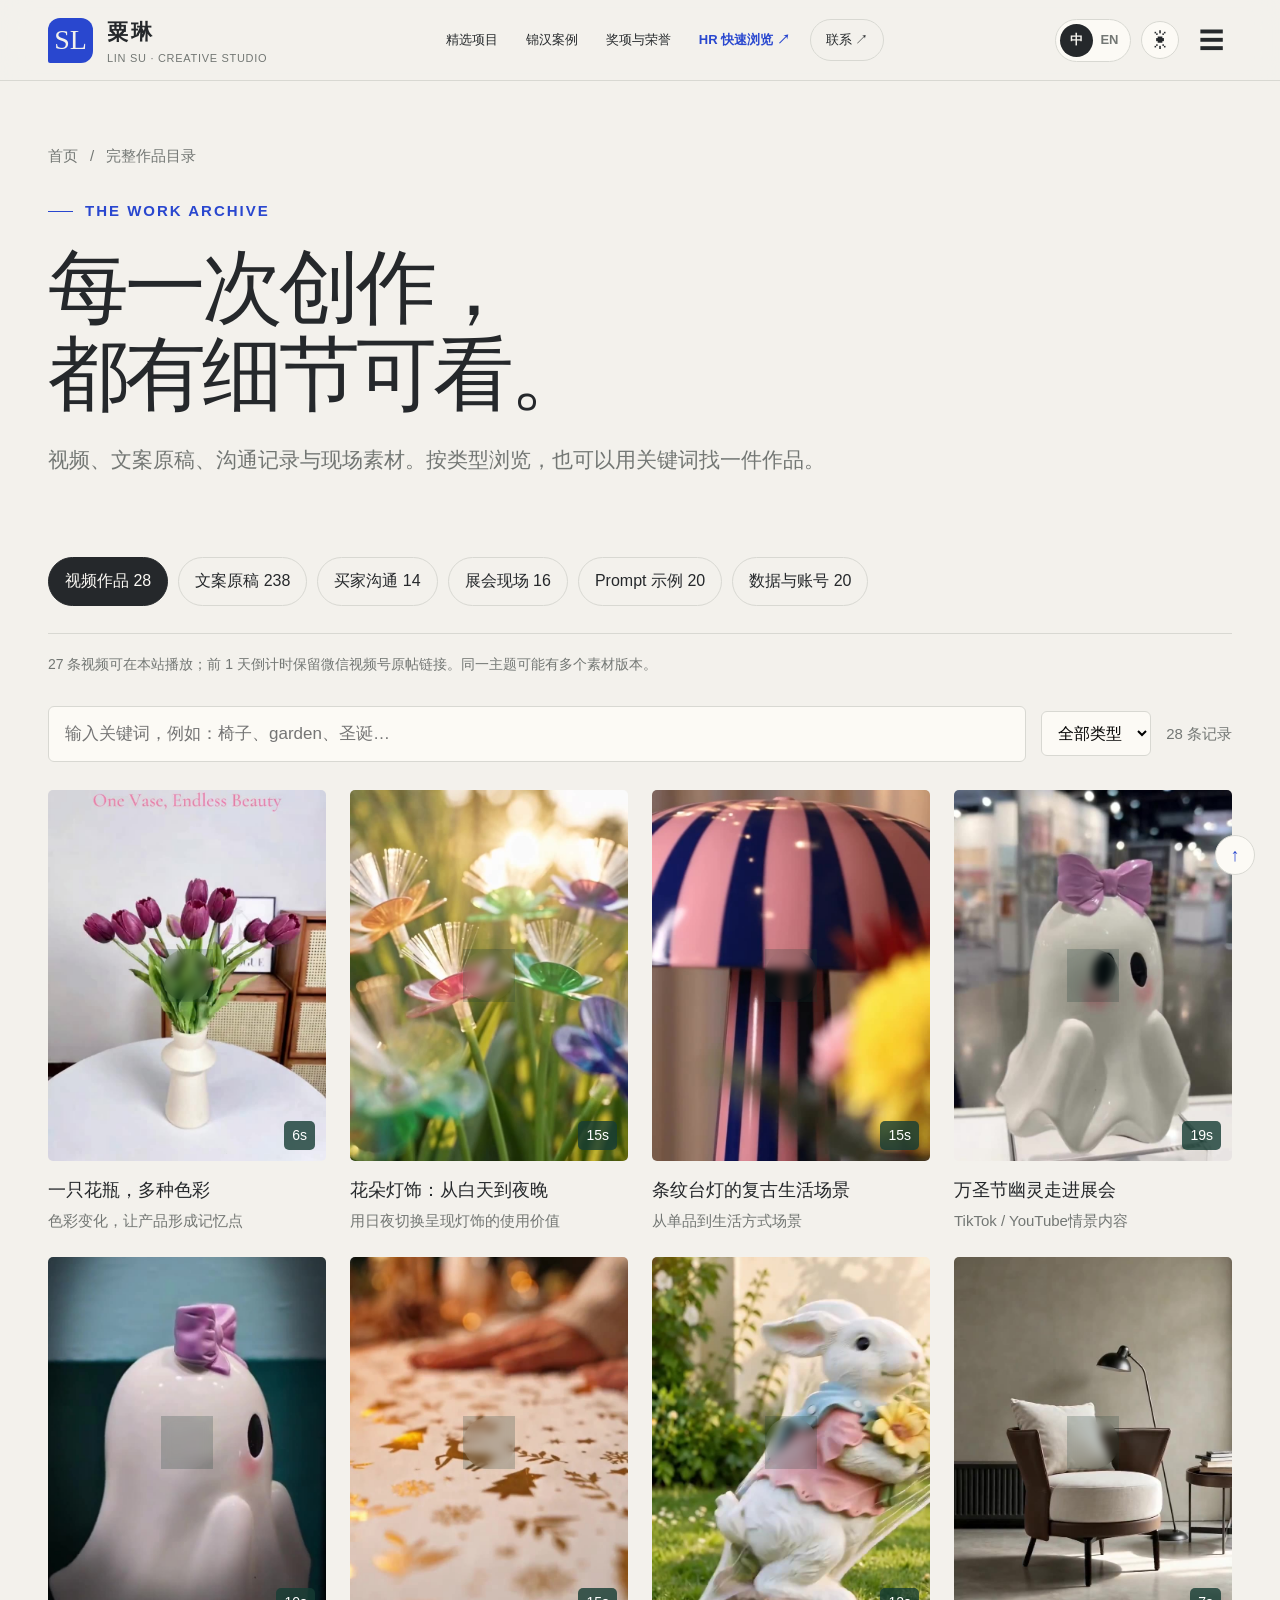
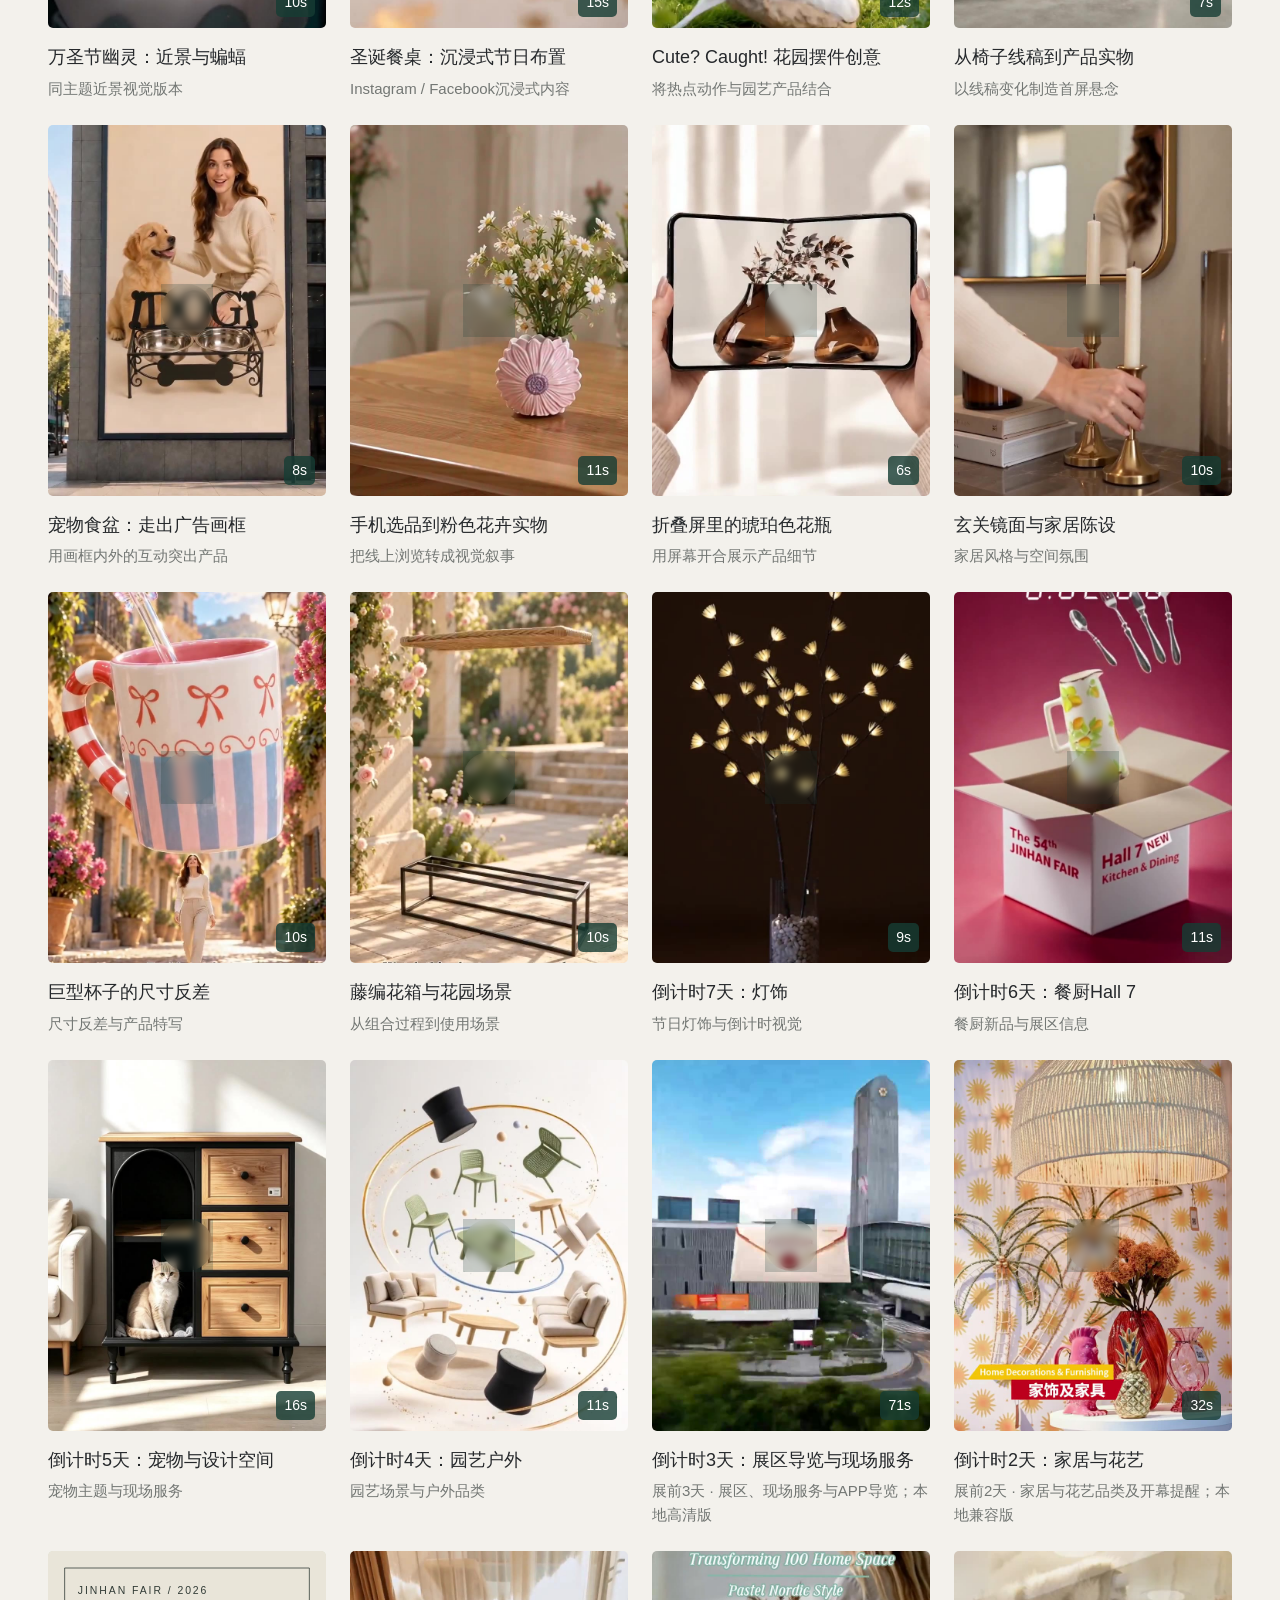
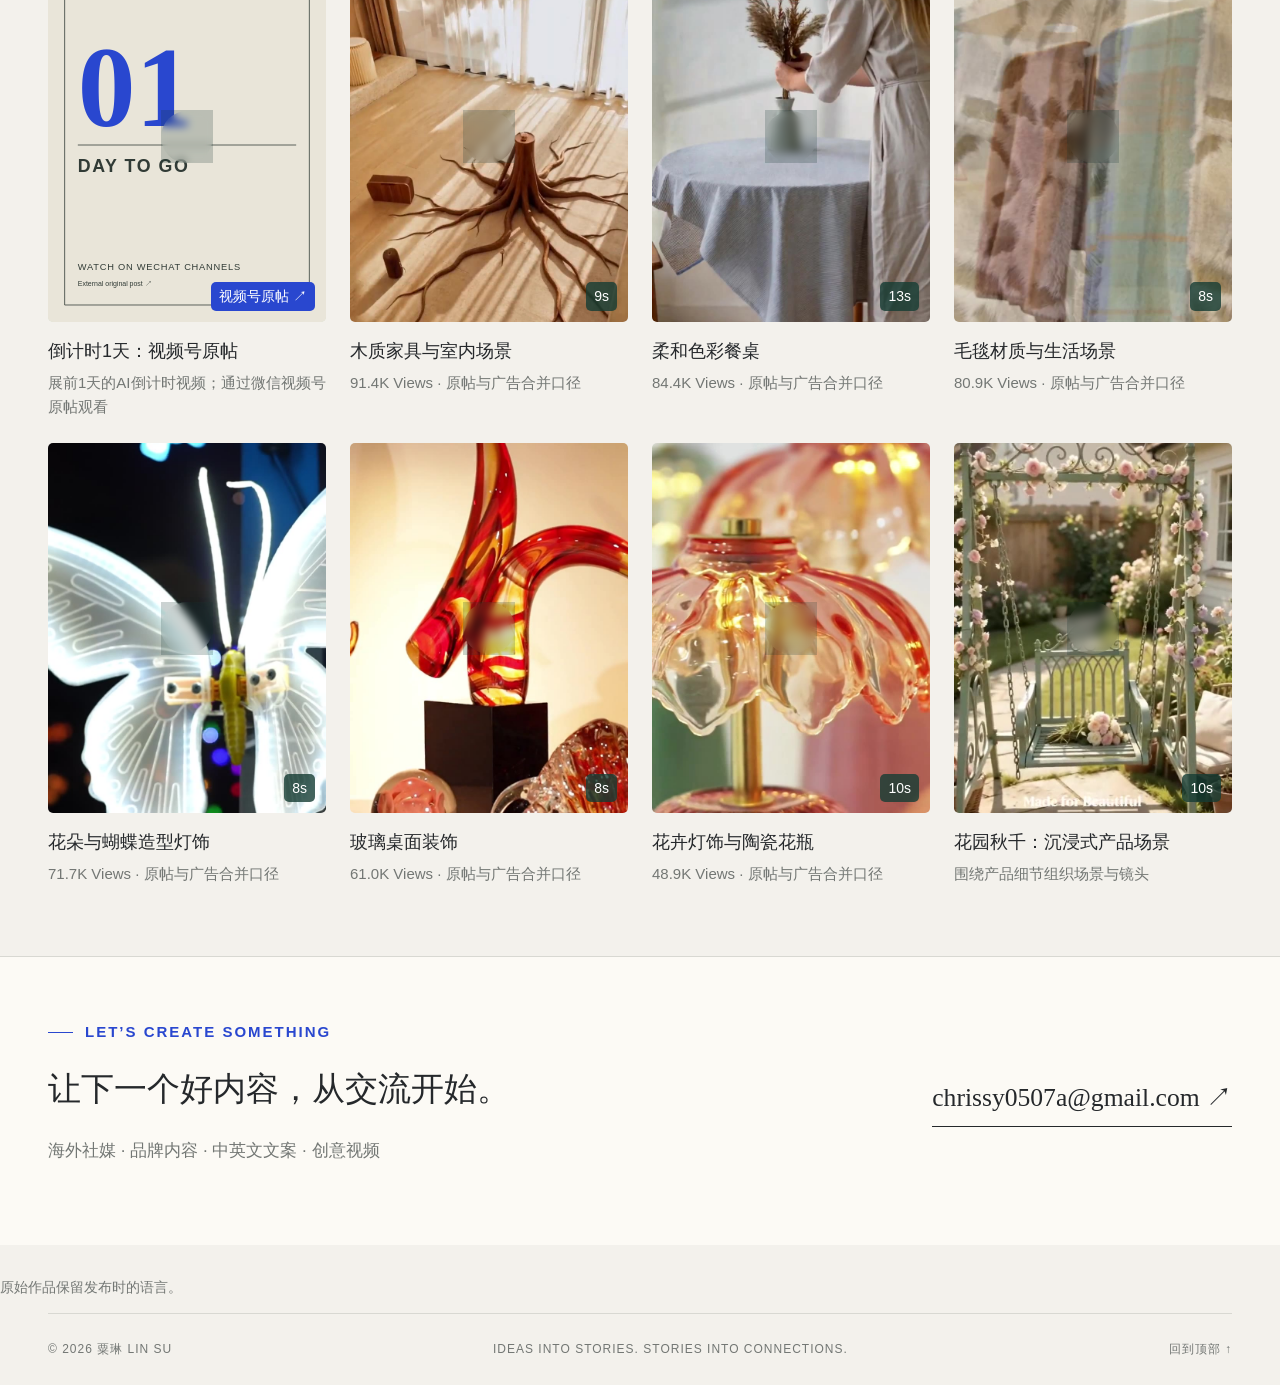
==== commit f407ab58: "Sync current portfolio pages and styles from original site" ====
--- a/archive.html
+++ b/archive.html
@@ -1 +1 @@
-<!doctype html><html lang="zh-CN"><head><meta charset="utf-8"><meta name="viewport" content="width=device-width,initial-scale=1"><meta name="theme-color" content="#2947cf"><meta name="description" content="粟琳的个人作品集：海外社媒运营、英文文案、AI创意视频、买家沟通与品牌内容。"><title>完整作品目录 · 粟琳 LIN SU</title><link rel="icon" href="favicon.svg"><script>try{document.documentElement.dataset.theme=localStorage.getItem("lin-studio-theme")||"day"}catch(e){}try{const q=new URLSearchParams(location.search).get("lang");document.documentElement.lang=q?(q==="en"?"en":"zh-CN"):(localStorage.getItem("lin-studio-language")||"zh-CN")}catch(e){}</script><link rel="stylesheet" href="styles.css"><link rel="stylesheet" href="studio.css"><script src="data.js" defer></script><script src="i18n-data.js" defer></script><script src="i18n.js" defer></script><script src="app.js" defer></script><script src="studio.js" defer></script><script src="enhancements.js" defer></script><link rel="stylesheet" href="enhancements.css"><link rel="stylesheet" href="v2.css"><script src="v2.js" defer></script></head><body id="top" class="page-archive"><a class="skip-link" href="#main">跳到主要内容</a><header class="nav"><div class="wrap nav-inner"><a class="brand" href="index.html" aria-label="粟琳，返回首页"><span class="monogram">SL</span><span><strong>粟琳</strong><small>LIN SU · CREATIVE STUDIO</small></span></a><nav class="nav-links" id="navigation" aria-label="主要导航"><a href="index.html#work">精选项目</a><a href="jinhan.html">锦汉案例</a><a href="projects.html">更多作品</a><a href="archive.html" aria-current="page">作品目录</a><a class="nav-recruiter" href="recruiters.html">HR 快速浏览 ↗</a><a href="recruiters.html#resume">简历 ↓</a><a class="nav-cta" href="index.html#contact">联系 ↗</a></nav><div class="nav-actions"><div class="language-switch" role="group" aria-label="语言选择"><button type="button" data-lang="zh-CN" data-language-control aria-label="中文" aria-pressed="true">中</button><button type="button" data-lang="en" data-language-control aria-label="English" aria-pressed="false">EN</button></div><button class="theme-toggle" type="button" aria-label="切换为夜间工作室" aria-pressed="false"><span aria-hidden="true">☀</span></button><button class="menu-button" type="button" aria-label="打开导航" aria-controls="navigation" aria-expanded="false">☰</button></div></div></header><div class="reading-progress" aria-hidden="true"></div><main id="main"><div class="wrap"><header class="page-hero"><div class="breadcrumbs"><a href="index.html">首页</a><span>/</span><span>完整作品目录</span></div><div class="eyebrow">THE WORK ARCHIVE</div><h1>每一次创作，<br>都有细节可看。</h1><p class="lead">视频、文案原稿、沟通记录与现场素材。按类型浏览，也可以用关键词找一件作品。</p></header><div class="archive-nav" aria-label="作品类型"><button class="chip" data-tab="videos" aria-pressed="false">视频作品 <span>28</span></button><button class="chip" data-tab="copy" aria-pressed="false">文案原稿 <span>238</span></button><button class="chip" data-tab="inquiries" aria-pressed="false">买家沟通 <span>14</span></button><button class="chip" data-tab="field" aria-pressed="false">展会现场 <span>16</span></button><button class="chip" data-tab="prompt" aria-pressed="false">Prompt 示例 <span>20</span></button><button class="chip" data-tab="data" aria-pressed="false">数据与账号 <span>20</span></button></div><p class="note" id="archive-note"></p><div class="archive-toolbar"><label class="sr-only" for="archive-search">搜索作品</label><input id="archive-search" type="search" placeholder="输入关键词，例如：椅子、garden、圣诞…"><label class="sr-only" for="archive-filter">筛选内容</label><select id="archive-filter"><option>全部类型</option></select><span class="result-count" id="result-count" aria-live="polite"></span></div><div class="archive-content" id="archive-content"></div><noscript><p>请启用浏览器 JavaScript 查看筛选目录，也可直接阅读<a href="jinhan.html">锦汉案例</a>。</p></noscript></div></main><section class="contact" id="contact"><div class="wrap contact-inner"><div><div class="eyebrow">LET’S CREATE SOMETHING</div><h2>让下一个好内容，从交流开始。</h2><p>海外社媒 · 品牌内容 · 中英文文案 · 创意视频</p></div><a class="mail" href="mailto:chrissy0507a@gmail.com">chrissy0507a@gmail.com ↗</a></div></section><p class="wrap original-note note">原始作品保留发布时的语言。</p><footer class="wrap footer"><span>© 2026 粟琳 LIN SU</span><span>IDEAS INTO STORIES. STORIES INTO CONNECTIONS.</span><a href="#top">回到顶部 ↑</a></footer><a class="back-top" href="#top" aria-label="回到顶部">↑</a><dialog class="modal" id="media-modal" aria-labelledby="modal-title"><div class="modal-top"><span id="modal-title"></span><button class="close-modal" id="close-modal" aria-label="关闭预览">×</button></div><div class="modal-body" id="modal-body"></div><div class="modal-foot" id="modal-foot"></div></dialog></body></html>+<!doctype html><html lang="zh-CN"><head><meta charset="utf-8"><meta name="viewport" content="width=device-width,initial-scale=1"><meta name="theme-color" content="#2947cf"><meta name="description" content="粟琳的个人作品集：海外社媒运营、英文文案、AI创意视频、买家沟通与品牌内容。"><title>完整作品目录 · 粟琳 LIN SU</title><link rel="icon" href="favicon.svg"><script>try{document.documentElement.dataset.theme=localStorage.getItem("lin-studio-theme")||"day"}catch(e){}try{const q=new URLSearchParams(location.search).get("lang");document.documentElement.lang=q?(q==="en"?"en":"zh-CN"):(localStorage.getItem("lin-studio-language")||"zh-CN")}catch(e){}</script><link rel="stylesheet" href="styles.css"><link rel="stylesheet" href="studio.css"><script src="data.js" defer></script><script src="i18n-data.js" defer></script><script src="i18n.js" defer></script><script src="app.js" defer></script><script src="studio.js" defer></script><script src="enhancements.js" defer></script><link rel="stylesheet" href="enhancements.css"><link rel="stylesheet" href="v2.css"><script src="v2.js" defer></script><link rel="stylesheet" href="awards.css"></head><body id="top" class="page-archive"><a class="skip-link" href="#main">跳到主要内容</a><header class="nav"><div class="wrap nav-inner"><a class="brand" href="index.html" aria-label="粟琳，返回首页"><span class="monogram">SL</span><span><strong>粟琳</strong><small>LIN SU · CREATIVE STUDIO</small></span></a><nav class="nav-links" id="navigation" aria-label="主要导航"><a href="index.html#work">精选项目</a><a href="jinhan.html">锦汉案例</a><a href="projects.html">更多作品</a><a href="awards.html" data-original><span class="award-zh">奖项与荣誉</span><span class="award-en">Awards</span></a><a href="archive.html" aria-current="page">作品目录</a><a class="nav-recruiter" href="recruiters.html">HR 快速浏览 ↗</a><a href="recruiters.html#contact">简历与联系 ↓</a><a class="nav-cta" href="index.html#contact">联系 ↗</a></nav><div class="nav-actions"><div class="language-switch" role="group" aria-label="语言选择"><button type="button" data-lang="zh-CN" data-language-control aria-label="中文" aria-pressed="true">中</button><button type="button" data-lang="en" data-language-control aria-label="English" aria-pressed="false">EN</button></div><button class="theme-toggle" type="button" aria-label="切换为夜间工作室" aria-pressed="false"><span aria-hidden="true">☀</span></button><button class="menu-button" type="button" aria-label="打开导航" aria-controls="navigation" aria-expanded="false">☰</button></div></div></header><div class="reading-progress" aria-hidden="true"></div><main id="main"><div class="wrap"><header class="page-hero"><div class="breadcrumbs"><a href="index.html">首页</a><span>/</span><span>完整作品目录</span></div><div class="eyebrow">THE WORK ARCHIVE</div><h1>每一次创作，<br>都有细节可看。</h1><p class="lead">视频、文案原稿、沟通记录与现场素材。按类型浏览，也可以用关键词找一件作品。</p></header><div class="archive-nav" aria-label="作品类型"><button class="chip" data-tab="videos" aria-pressed="false">视频作品 <span>28</span></button><button class="chip" data-tab="copy" aria-pressed="false">文案原稿 <span>238</span></button><button class="chip" data-tab="inquiries" aria-pressed="false">买家沟通 <span>14</span></button><button class="chip" data-tab="field" aria-pressed="false">展会现场 <span>16</span></button><button class="chip" data-tab="prompt" aria-pressed="false">Prompt 示例 <span>20</span></button><button class="chip" data-tab="data" aria-pressed="false">数据与账号 <span>20</span></button></div><p class="note" id="archive-note"></p><div class="archive-toolbar"><label class="sr-only" for="archive-search">搜索作品</label><input id="archive-search" type="search" placeholder="输入关键词，例如：椅子、garden、圣诞…"><label class="sr-only" for="archive-filter">筛选内容</label><select id="archive-filter"><option>全部类型</option></select><span class="result-count" id="result-count" aria-live="polite"></span></div><div class="archive-content" id="archive-content"></div><noscript><p>请启用浏览器 JavaScript 查看筛选目录，也可直接阅读<a href="jinhan.html">锦汉案例</a>。</p></noscript></div></main><section class="contact" id="contact"><div class="wrap contact-inner"><div><div class="eyebrow">LET’S CREATE SOMETHING</div><h2>让下一个好内容，从交流开始。</h2><p>海外社媒 · 品牌内容 · 中英文文案 · 创意视频</p></div><a class="mail" href="mailto:chrissy0507a@gmail.com">chrissy0507a@gmail.com ↗</a></div></section><p class="wrap original-note note">原始作品保留发布时的语言。</p><footer class="wrap footer"><span>© 2026 粟琳 LIN SU</span><span>IDEAS INTO STORIES. STORIES INTO CONNECTIONS.</span><a href="#top">回到顶部 ↑</a></footer><a class="back-top" href="#top" aria-label="回到顶部">↑</a><dialog class="modal" id="media-modal" aria-labelledby="modal-title"><div class="modal-top"><span id="modal-title"></span><button class="close-modal" id="close-modal" aria-label="关闭预览">×</button></div><div class="modal-body" id="modal-body"></div><div class="modal-foot" id="modal-foot"></div></dialog></body></html>
--- a/v2.css
+++ b/v2.css
@@ -198,3 +198,82 @@
 @media(max-width:380px){.studio-landing{height:910px}.scene-perspective{top:470px}.studio-heading h1,html[lang=en] .studio-heading h1{font-size:48px}.brand small{max-width:90px}.outcome-list strong{font-size:42px}}
 :root[data-motion=paused] .hover-preview{display:none}
 @media(prefers-reduced-motion:reduce){@view-transition{navigation:none}.interaction-cursor{display:none}.hover-preview{display:none}.reveal-ready{opacity:1;transform:none}.recruiter-projects a:hover img{transform:none}}
+
+/* V2.1: give the miniature studio room to breathe and make both visitor paths obvious. */
+.studio-landing{min-height:810px}
+.scene-perspective{width:min(64vw,940px);right:max(12px,calc((100vw - 1440px)/2));top:16%}
+.scene-pin{width:34px;height:34px;font-size:13px;animation:none;box-shadow:0 0 0 5px color-mix(in srgb,var(--blue) 13%,transparent),0 6px 15px #18244b20}
+.scene-point{gap:10px}
+.scene-label{visibility:hidden;opacity:0;transform:translateY(7px);pointer-events:none}
+.scene-point:hover .scene-label,.scene-point:focus-visible .scene-label{visibility:visible;opacity:1;transform:translateY(-3px)}
+.scene-point:focus-visible{outline:2px solid var(--blue);outline-offset:3px;border-radius:12px}
+.studio-actions{display:flex;align-items:center;gap:12px;flex-wrap:wrap;margin:24px 0 0}
+.studio-actions .studio-tour{margin:0}
+.studio-actions .hero-recruiter-link{pointer-events:auto;display:inline-flex;align-items:center;margin:0;padding:12px 16px;border:1px solid var(--line);border-radius:50px;background:var(--cream);font-size:14px;font-weight:600;line-height:1.4;text-decoration:none;white-space:nowrap;transition:color .2s,border-color .2s,transform .2s}
+.studio-actions .hero-recruiter-link:hover,.studio-actions .hero-recruiter-link:focus-visible{color:var(--blue);border-color:var(--blue);transform:translateY(-2px)}
+.studio-proofline{font-size:13px;letter-spacing:.015em;color:var(--ink);margin:22px 0 8px;font-variant-numeric:tabular-nums;line-height:1.6}
+.studio-proofline span{color:var(--blue);padding-inline:4px}
+.studio-heading .tiny-note{display:block;font-size:13px}
+html[lang=en] .studio-heading h1{font-size:clamp(67px,5.6vw,84px);line-height:1.08;max-width:580px}
+.work-row:first-of-type{grid-template-columns:55px minmax(320px,47%) minmax(0,1fr) 55px;min-height:400px;gap:30px}
+.work-row:first-of-type img{width:100%;height:330px;object-position:center}
+.work-row:first-of-type h3{font-size:clamp(40px,4vw,58px);letter-spacing:-.045em}
+.work-row:first-of-type .work-type:after{content:"  /  FLAGSHIP CASE";color:var(--muted)}
+html[lang=zh-CN] .work-row:first-of-type .work-type:after{content:"  /  旗舰案例"}
+@media(max-width:1320px) and (min-width:1181px){
+ .nav-links{display:flex;position:static;flex-direction:row;align-items:center;gap:9px;border:0;background:transparent;padding:0;margin-left:auto;font-size:13px}
+ .nav-links:not(.open)>a:nth-child(3),.nav-links:not(.open)>a:nth-child(4),.nav-links:not(.open)>a:nth-child(6){display:none}
+ .nav-links.open{position:absolute;top:80px;left:0;right:0;z-index:40;background:var(--paper);padding:20px 30px;border-bottom:1px solid var(--line);flex-direction:column;align-items:stretch;gap:8px;margin:0;font-size:17px}
+ .nav-links.open>a{display:block}
+ .menu-button{display:block;margin-left:2px}
+}
+@media(max-width:1180px){
+ .studio-landing{height:auto;max-height:none;min-height:0;padding-bottom:24px;overflow:hidden}
+ .studio-heading,html[lang=en] .studio-heading{width:min(90%,650px);margin-left:5%;padding-top:58px}
+ .studio-heading h1{margin-top:22px}
+ .scene-perspective{position:relative;top:auto;right:auto;left:auto;transform:none;width:min(94%,850px);margin:6px auto 0}
+ .studio-bottom{position:relative;left:auto;right:auto;bottom:auto;margin:0 5%;padding-top:8px}
+ .work-row:first-of-type{grid-template-columns:42px minmax(260px,44%) minmax(0,1fr) 42px;gap:20px;min-height:340px}
+ .work-row:first-of-type img{height:290px}
+}
+@media(max-width:700px){
+ .studio-landing{height:auto;min-height:0;padding-bottom:26px}
+ .studio-heading,html[lang=en] .studio-heading{width:calc(100% - 48px);margin-left:24px;padding-top:38px}
+ .studio-heading h1,html[lang=en] .studio-heading h1{font-size:clamp(48px,12vw,67px);line-height:1.1}
+ .studio-actions{gap:9px;margin-top:17px}
+ .studio-actions .studio-tour,.studio-actions .hero-recruiter-link{font-size:13px;padding:10px 14px}
+ .studio-proofline{font-size:12px;margin:17px 0 6px}
+ .studio-heading .tiny-note{font-size:12px}
+ .scene-perspective{top:auto;right:auto;left:auto;transform:none;width:100%;margin:18px auto 0}
+ .scene-pin{width:27px;height:27px;font-size:11px;box-shadow:0 0 0 4px color-mix(in srgb,var(--blue) 13%,transparent)}
+ .scene-label{display:none}
+ .studio-bottom{left:auto;right:auto;bottom:auto;margin:12px 24px 0;padding:0;gap:8px}
+ .work-row:first-of-type,.work-row:first-of-type:nth-of-type(odd){grid-template-columns:27px minmax(0,1fr) 34px;gap:12px;min-height:0;padding:22px 0}
+ .work-row:first-of-type img{grid-column:2/4;grid-row:1;width:100%;height:235px}
+ .work-row:first-of-type>div{grid-column:2;grid-row:2}
+ .work-row:first-of-type .work-no{grid-column:1;grid-row:1/3}
+ .work-row:first-of-type .work-arrow{grid-column:3;grid-row:2}
+ .work-row:first-of-type h3{font-size:33px}
+}
+@media(max-width:390px){.studio-actions .hero-recruiter-link{width:max-content}.studio-proofline{font-size:11px}.studio-bottom .motion-toggle{font-size:12px}}
+@media(prefers-reduced-motion:reduce){.scene-point,.scene-label,.studio-actions .hero-recruiter-link{transition:none}}
+
+/* Keep the creative studio's name and project labels visible without hover. */
+.studio-kicker{flex-wrap:wrap;gap:8px 12px}
+.studio-kicker-zh{font-size:15px;letter-spacing:.12em;color:var(--blue);font-weight:700}
+.studio-kicker-en{font-size:12px;letter-spacing:.13em}
+html[lang=en] .studio-kicker-zh{display:none}
+.scene-label{visibility:visible;opacity:1;transform:none;pointer-events:auto;font-weight:650;box-shadow:0 5px 24px #18244b20}
+.scene-label small{display:none}
+.scene-point:hover .scene-label,.scene-point:focus-visible .scene-label{visibility:visible;opacity:1}
+.film-strip{grid-template-columns:repeat(3,minmax(0,1fr))}
+.film-cell{aspect-ratio:4/5}
+.film-cell:focus-visible{outline:3px solid #f0b77c;outline-offset:4px}
+@media(max-width:700px){
+  .studio-kicker-zh{font-size:13px}.studio-kicker-en{font-size:10px}
+  .scene-label{display:block;visibility:visible;opacity:1;max-width:112px;white-space:normal;text-align:center;font-size:11px;line-height:1.25;padding:5px 6px}
+  .scene-label i{display:none}
+  .film-strip{grid-template-columns:repeat(2,minmax(0,1fr))}
+  .film-cell{aspect-ratio:3/4}
+}
+@media(max-width:390px){.scene-label{max-width:95px;font-size:10px}}
--- a/awards.css
+++ b/awards.css
@@ -0,0 +1,88 @@
+/* Awards: quiet editorial evidence layer on the existing creative studio. */
+[data-original] .award-en{display:none}
+html[lang="en"] [data-original] .award-zh{display:none}
+html[lang="en"] [data-original] .award-en{display:inline}
+
+.page-awards{background:#f5f0e8}
+.page-awards .monogram{background:#e85e2d}
+.page-awards .nav-links a[href="awards.html"]{color:#bc4b27}
+.awards-page{color:#252923}
+.award-hero{background:#173f39;color:#fbf6ed;overflow:hidden}
+.award-hero-inner{display:grid;grid-template-columns:minmax(0,1.4fr) minmax(270px,.6fr);gap:7vw;align-items:end;padding-top:110px;padding-bottom:105px}
+.award-kicker,.award-hero-feature>span,.award-group-head>span,.award-close>span,.home-awards-title>span,.hr-awards .hr-section-head>span{display:block;color:#e9a17e;font:700 12px/1.4 Arial,sans-serif;letter-spacing:.16em}
+.award-hero h1{font-size:clamp(44px,5.7vw,80px);max-width:850px;line-height:1.12;letter-spacing:-.055em;font-weight:600;margin:20px 0 26px}
+.award-hero-inner>div:first-child>p:not(.award-kicker){font-size:19px;line-height:1.75;max-width:690px;color:#e2e8df}
+.award-hero-actions{display:flex;flex-wrap:wrap;gap:14px;margin-top:33px}
+.award-hero-actions a{display:inline-block;padding:13px 19px;border:1px solid #b9d4c7;color:#fff;font-size:15px}
+.award-hero-actions a:first-child{background:#e85e2d;border-color:#e85e2d}
+.award-hero-actions a:hover,.award-hero-actions a:focus-visible{background:#fff;color:#173f39}
+.award-hero-feature{border-top:1px solid #9db4a7;padding-top:22px;position:relative}
+.award-hero-feature strong{display:block;font:italic 180px/.88 Georgia,serif;letter-spacing:-.12em;color:#e85e2d;margin:30px 0 15px}
+.award-hero-feature p{font-size:22px;line-height:1.4;margin:0 0 25px}
+.award-hero-feature a{color:#ffc5a8;border-bottom:1px solid currentColor;padding-bottom:4px}
+.award-jump{display:flex;gap:10px;flex-wrap:wrap;padding-top:32px}
+.award-jump a{border:1px solid #b8bdb4;padding:12px 17px;background:#f8f7f1;font-size:15px;color:#25362f}
+.award-jump a:hover,.award-jump a:focus-visible{background:#173f39;color:#fff}
+.award-accuracy{max-width:930px;color:#656d65;font-size:14px;line-height:1.65;margin:26px 0 0}
+.award-group{padding:88px 0 34px;border-bottom:1px solid #c9cbc2;scroll-margin-top:65px}
+.award-group-head{display:grid;grid-template-columns:250px 1fr;align-items:baseline;gap:20px;margin-bottom:30px}
+.award-group-head>span{color:#c05430}
+.award-group h2{font-size:clamp(31px,3.7vw,52px);line-height:1.15;letter-spacing:-.045em;font-weight:600;margin:0}
+.award-grid{display:grid;grid-template-columns:repeat(3,minmax(0,1fr));gap:23px}
+.award-card{min-width:0;background:#fbfaf6;border:1px solid #d7d7cf;transition:transform .2s ease,box-shadow .2s ease}
+.award-card:hover{transform:translateY(-3px);box-shadow:0 12px 25px #142e2320}
+.award-image{display:block;height:230px;background:#e2e5de;position:relative;overflow:hidden}
+.award-image img{width:100%;height:100%;object-fit:contain;transition:transform .2s ease}
+.award-image:hover img{transform:scale(1.025)}
+.award-image:focus-visible{outline:3px solid #e85e2d;outline-offset:-3px}
+.award-open{position:absolute;right:11px;bottom:11px;background:#173f39;color:#fff;padding:8px 12px;font-size:13px}
+.award-file-icon{display:grid;place-items:center;width:100%;height:100%;font:italic 95px Georgia,serif;color:#bf5330}
+.award-card-body{padding:19px 20px 23px;min-height:169px}
+.award-card-kicker{font:700 11px/1.5 Arial,sans-serif;letter-spacing:.13em;color:#a34b2d}
+.award-card h3{font-size:21px;line-height:1.4;letter-spacing:-.025em;font-weight:600;margin:12px 0 9px}
+.award-card p{font-size:14px;line-height:1.5;color:#5d675f;margin:0}
+.award-close{padding:100px 0 115px}
+.award-close>span{color:#c05430}
+.award-close h2{font-size:clamp(30px,3.3vw,50px);line-height:1.2;letter-spacing:-.04em;margin:18px 0 26px}
+.award-close a{font-size:17px;color:#ae4529;border-bottom:1px solid currentColor;padding-bottom:4px}
+
+.home-awards{display:grid;grid-template-columns:.85fr 1.15fr;gap:6vw;border-top:1px solid #c7c6be;border-bottom:1px solid #c7c6be}
+.home-awards-title>span{color:#bb5430}
+.home-awards h2{font-size:clamp(31px,3.3vw,48px);line-height:1.2;margin:17px 0;letter-spacing:-.04em}
+.home-awards-title p{font-size:17px;line-height:1.7;color:#5d655e;max-width:420px}
+.home-awards-title>a,.hr-awards-link{display:inline-block;color:#be4d2e;border-bottom:1px solid currentColor;font-size:16px;padding-bottom:4px;margin-top:12px}
+.home-awards-list a{display:grid;grid-template-columns:92px 1fr;gap:5px 20px;padding:21px 0;border-top:1px solid #c7c6be;color:inherit}
+.home-awards-list a:hover,.home-awards-list a:focus-visible{color:#b44b2b}
+.home-awards-list b{grid-row:span 2;font:700 12px/1.5 Arial,sans-serif;color:#bc5736}
+.home-awards-list span{font-size:20px;line-height:1.35;font-weight:600}
+.home-awards-list small{font-size:14px;color:#626d64}
+
+.hr-awards{padding-top:88px;padding-bottom:92px;border-top:1px solid #cdc6ba}
+.hr-awards .hr-section-head>span{color:#e85e2d}
+.hr-awards-grid{display:grid;grid-template-columns:repeat(4,1fr);gap:18px}
+.hr-awards-grid a{display:flex;flex-direction:column;min-height:177px;border-top:2px solid #173f39;padding-top:17px;color:#252923}
+.hr-awards-grid a:hover,.hr-awards-grid a:focus-visible{color:#b94e2a;border-top-color:#e85e2d}
+.hr-awards-grid b{font:700 11px/1.3 Arial,sans-serif;letter-spacing:.12em;color:#bb5430}
+.hr-awards-grid strong{display:block;font-size:22px;line-height:1.35;font-weight:600;margin:17px 0 auto}
+.hr-awards-grid small{font-size:14px;color:#686e66;margin-top:13px}
+
+html[data-theme="night"] .page-awards{background:#1b2523}
+html[data-theme="night"] .awards-page{color:#f1f0e9}
+html[data-theme="night"] .award-jump a,html[data-theme="night"] .award-card{background:#26332f;color:#f3eee5;border-color:#52645b}
+html[data-theme="night"] .award-card p,html[data-theme="night"] .award-accuracy{color:#bcc9c1}
+html[data-theme="night"] .home-awards-list small{color:#c2c8c1}
+
+@media(max-width:1000px){.award-grid{grid-template-columns:repeat(2,minmax(0,1fr))}.award-hero-inner{grid-template-columns:1fr}.award-hero-feature{display:none}.award-group-head{grid-template-columns:1fr}.hr-awards-grid{grid-template-columns:repeat(2,1fr)}}
+@media(max-width:680px){.award-hero-inner{padding-top:70px;padding-bottom:70px}.award-hero h1{font-size:46px}.award-hero-inner>div:first-child>p:not(.award-kicker){font-size:17px}.award-group{padding-top:65px}.award-grid{grid-template-columns:1fr;gap:15px}.award-image{height:240px}.award-card-body{min-height:0}.award-jump a{font-size:13px;padding:10px 12px}.award-close{padding:70px 0}.home-awards{grid-template-columns:1fr;gap:30px}.home-awards-list a{grid-template-columns:75px 1fr}.home-awards-list span{font-size:17px}.hr-awards{padding-top:65px;padding-bottom:65px}.hr-awards-grid{gap:12px}.hr-awards-grid a{min-height:180px}.hr-awards-grid strong{font-size:17px}}
+@media(prefers-reduced-motion:reduce){.award-card,.award-image img{transition:none}.award-card:hover{transform:none}}
+@media(min-width:1181px) and (max-width:1600px){
+  .nav-inner{gap:12px}
+  .brand{flex-shrink:0}
+  .brand small{white-space:nowrap;font-size:11px}
+  .nav-links{display:flex;position:static;flex-direction:row;align-items:center;gap:12px;border:0;background:transparent;padding:0;margin-left:auto;font-size:13px}
+  .nav-links:not(.open)>a:nth-child(3),.nav-links:not(.open)>a:nth-child(5),.nav-links:not(.open)>a:nth-child(7){display:none}
+  .nav-links:not(.open)>a:nth-child(4),.nav-links:not(.open)>a:nth-child(6){display:block}
+  .nav-links.open{position:absolute;top:80px;left:0;right:0;z-index:40;background:var(--paper);padding:20px 30px;border-bottom:1px solid var(--line);flex-direction:column;align-items:stretch;gap:8px;margin:0;font-size:17px}
+  .nav-links.open>a{display:block}
+  .menu-button{display:block;margin-left:2px}
+}
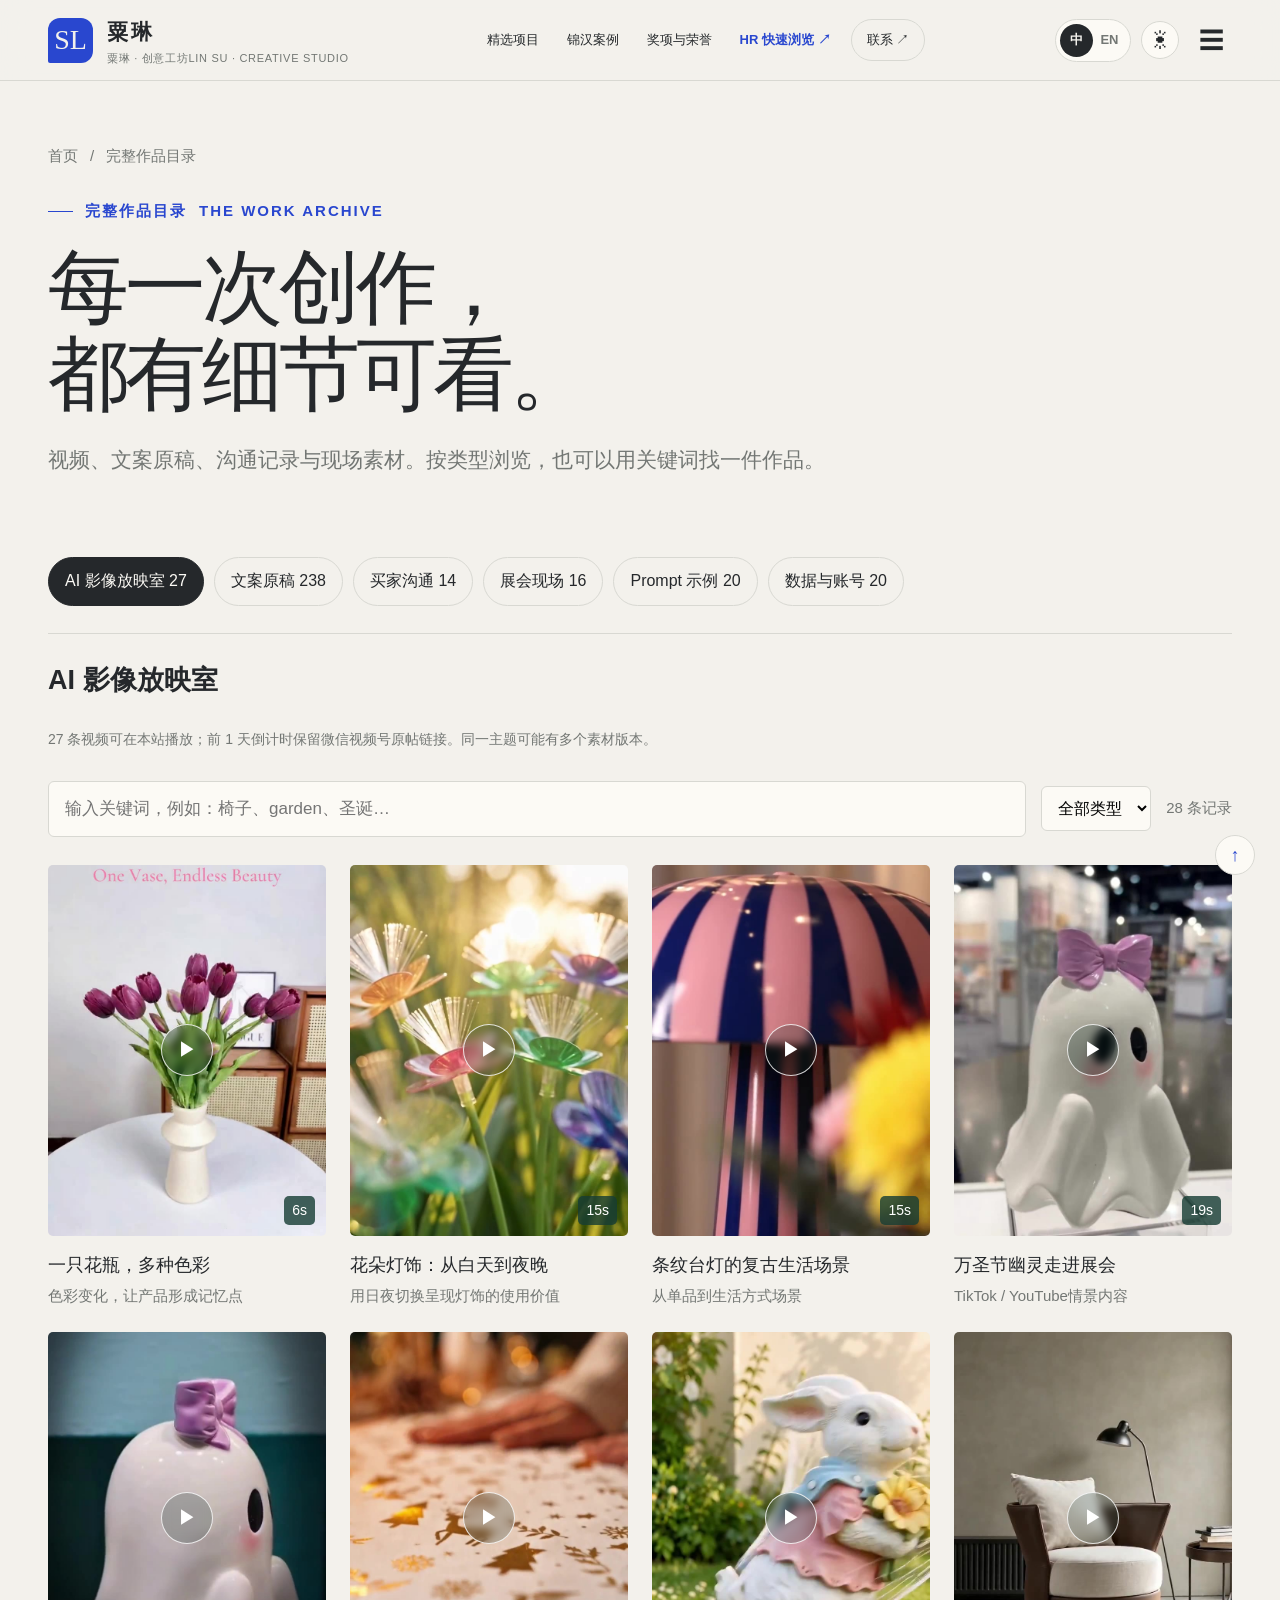
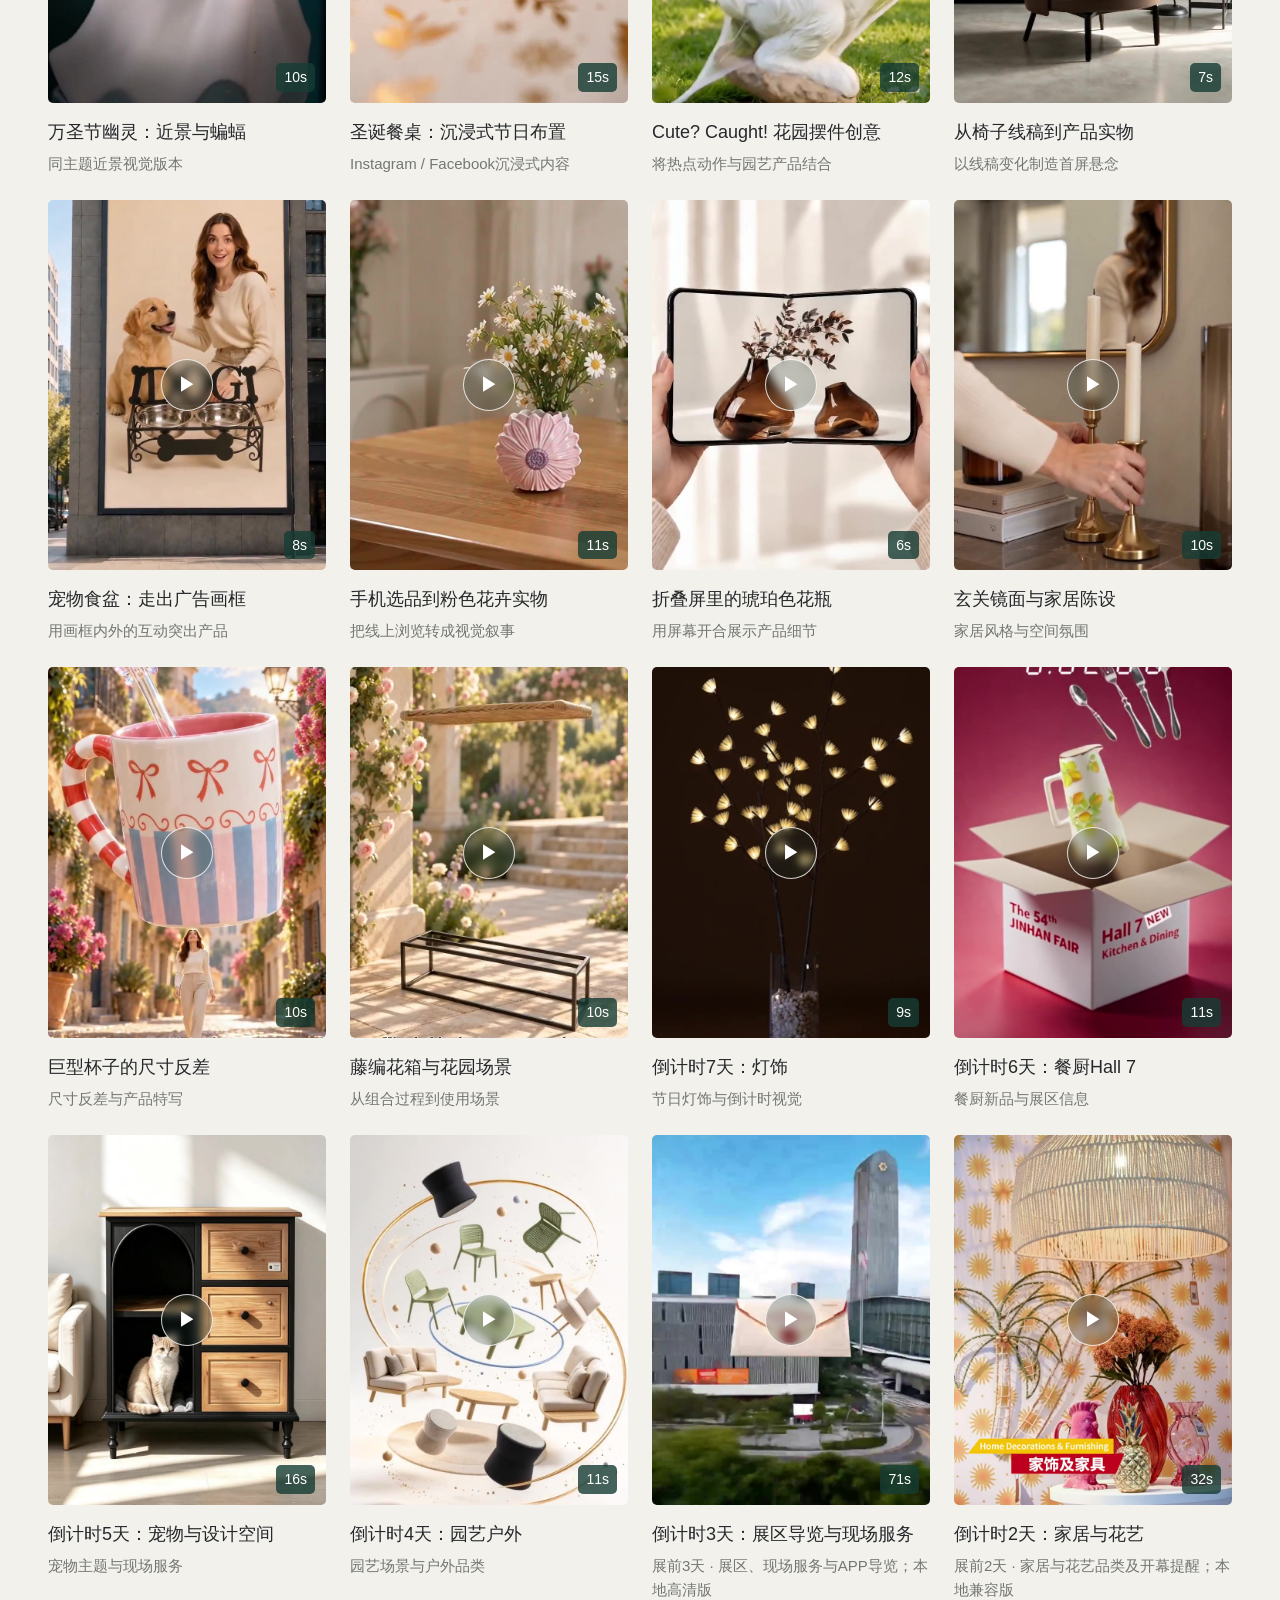
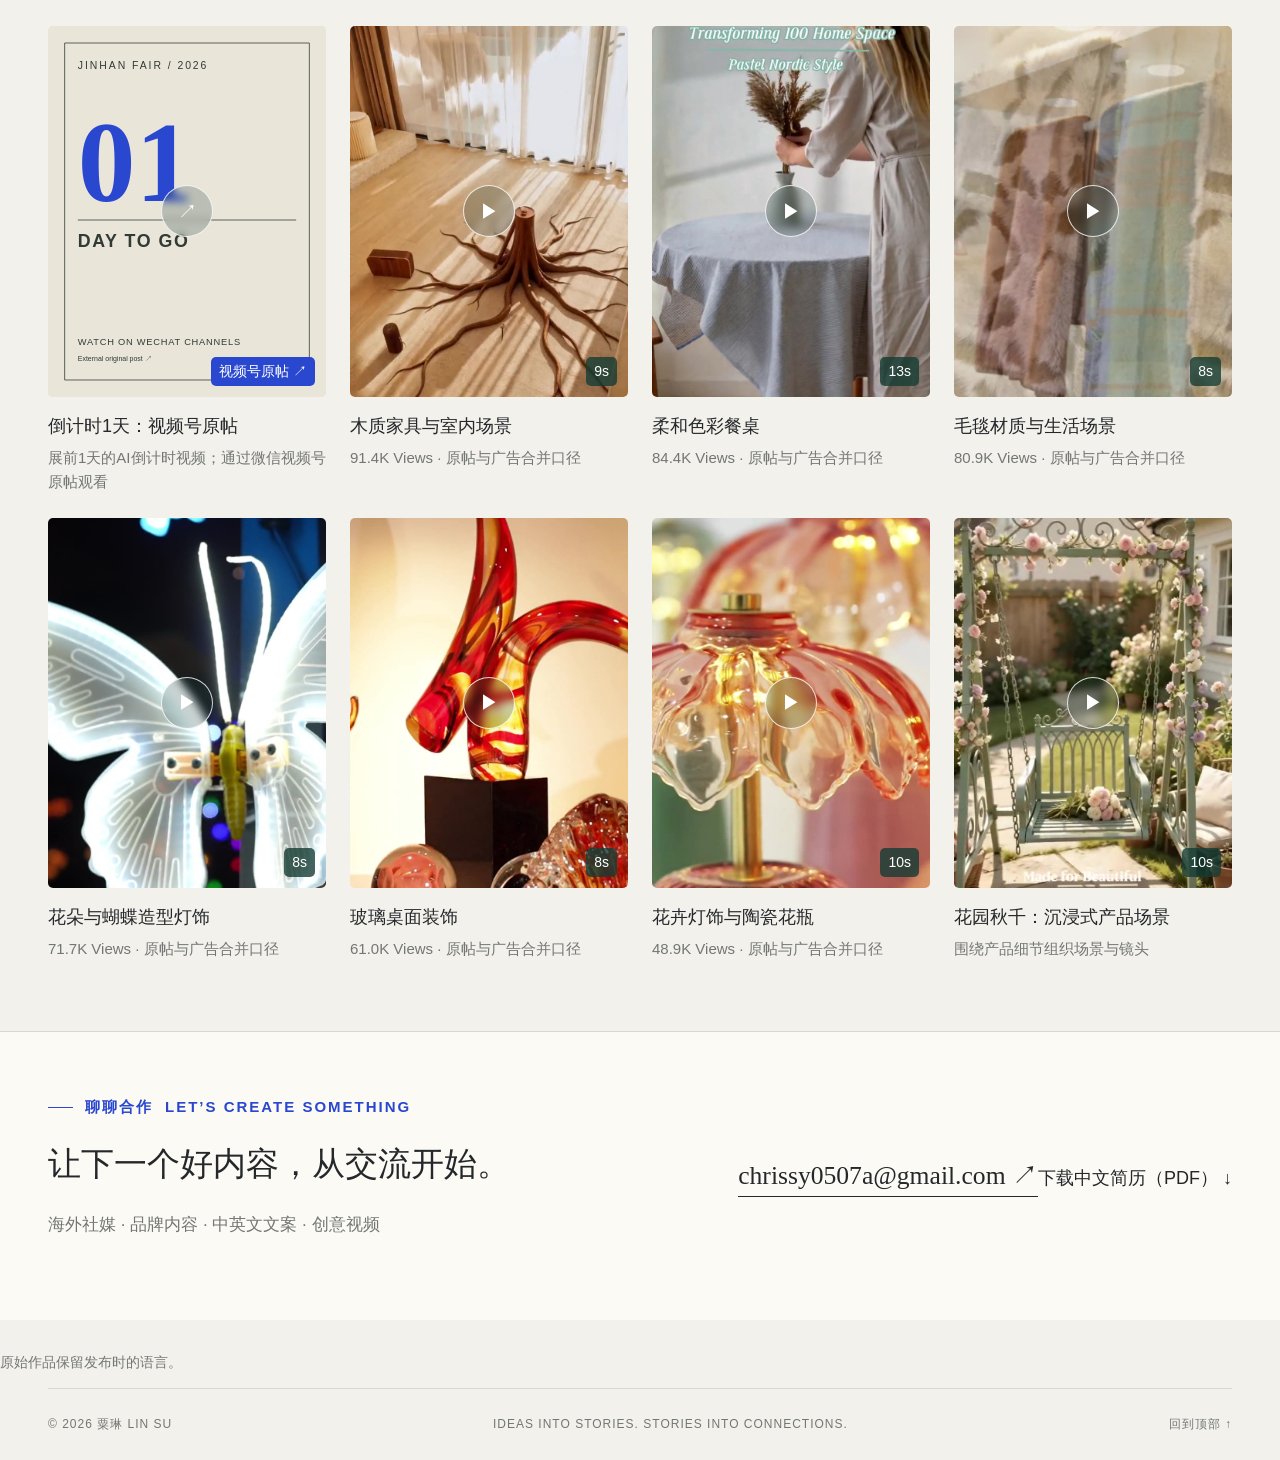
==== commit e4a9801f: "Publish revised portfolio pages and trigger asset import" ====
--- a/archive.html
+++ b/archive.html
@@ -1 +1 @@
-<!doctype html><html lang="zh-CN"><head><meta charset="utf-8"><meta name="viewport" content="width=device-width,initial-scale=1"><meta name="theme-color" content="#2947cf"><meta name="description" content="粟琳的个人作品集：海外社媒运营、英文文案、AI创意视频、买家沟通与品牌内容。"><title>完整作品目录 · 粟琳 LIN SU</title><link rel="icon" href="favicon.svg"><script>try{document.documentElement.dataset.theme=localStorage.getItem("lin-studio-theme")||"day"}catch(e){}try{const q=new URLSearchParams(location.search).get("lang");document.documentElement.lang=q?(q==="en"?"en":"zh-CN"):(localStorage.getItem("lin-studio-language")||"zh-CN")}catch(e){}</script><link rel="stylesheet" href="styles.css"><link rel="stylesheet" href="studio.css"><script src="data.js" defer></script><script src="i18n-data.js" defer></script><script src="i18n.js" defer></script><script src="app.js" defer></script><script src="studio.js" defer></script><script src="enhancements.js" defer></script><link rel="stylesheet" href="enhancements.css"><link rel="stylesheet" href="v2.css"><script src="v2.js" defer></script><link rel="stylesheet" href="awards.css"></head><body id="top" class="page-archive"><a class="skip-link" href="#main">跳到主要内容</a><header class="nav"><div class="wrap nav-inner"><a class="brand" href="index.html" aria-label="粟琳，返回首页"><span class="monogram">SL</span><span><strong>粟琳</strong><small>LIN SU · CREATIVE STUDIO</small></span></a><nav class="nav-links" id="navigation" aria-label="主要导航"><a href="index.html#work">精选项目</a><a href="jinhan.html">锦汉案例</a><a href="projects.html">更多作品</a><a href="awards.html" data-original><span class="award-zh">奖项与荣誉</span><span class="award-en">Awards</span></a><a href="archive.html" aria-current="page">作品目录</a><a class="nav-recruiter" href="recruiters.html">HR 快速浏览 ↗</a><a href="recruiters.html#contact">简历与联系 ↓</a><a class="nav-cta" href="index.html#contact">联系 ↗</a></nav><div class="nav-actions"><div class="language-switch" role="group" aria-label="语言选择"><button type="button" data-lang="zh-CN" data-language-control aria-label="中文" aria-pressed="true">中</button><button type="button" data-lang="en" data-language-control aria-label="English" aria-pressed="false">EN</button></div><button class="theme-toggle" type="button" aria-label="切换为夜间工作室" aria-pressed="false"><span aria-hidden="true">☀</span></button><button class="menu-button" type="button" aria-label="打开导航" aria-controls="navigation" aria-expanded="false">☰</button></div></div></header><div class="reading-progress" aria-hidden="true"></div><main id="main"><div class="wrap"><header class="page-hero"><div class="breadcrumbs"><a href="index.html">首页</a><span>/</span><span>完整作品目录</span></div><div class="eyebrow">THE WORK ARCHIVE</div><h1>每一次创作，<br>都有细节可看。</h1><p class="lead">视频、文案原稿、沟通记录与现场素材。按类型浏览，也可以用关键词找一件作品。</p></header><div class="archive-nav" aria-label="作品类型"><button class="chip" data-tab="videos" aria-pressed="false">视频作品 <span>28</span></button><button class="chip" data-tab="copy" aria-pressed="false">文案原稿 <span>238</span></button><button class="chip" data-tab="inquiries" aria-pressed="false">买家沟通 <span>14</span></button><button class="chip" data-tab="field" aria-pressed="false">展会现场 <span>16</span></button><button class="chip" data-tab="prompt" aria-pressed="false">Prompt 示例 <span>20</span></button><button class="chip" data-tab="data" aria-pressed="false">数据与账号 <span>20</span></button></div><p class="note" id="archive-note"></p><div class="archive-toolbar"><label class="sr-only" for="archive-search">搜索作品</label><input id="archive-search" type="search" placeholder="输入关键词，例如：椅子、garden、圣诞…"><label class="sr-only" for="archive-filter">筛选内容</label><select id="archive-filter"><option>全部类型</option></select><span class="result-count" id="result-count" aria-live="polite"></span></div><div class="archive-content" id="archive-content"></div><noscript><p>请启用浏览器 JavaScript 查看筛选目录，也可直接阅读<a href="jinhan.html">锦汉案例</a>。</p></noscript></div></main><section class="contact" id="contact"><div class="wrap contact-inner"><div><div class="eyebrow">LET’S CREATE SOMETHING</div><h2>让下一个好内容，从交流开始。</h2><p>海外社媒 · 品牌内容 · 中英文文案 · 创意视频</p></div><a class="mail" href="mailto:chrissy0507a@gmail.com">chrissy0507a@gmail.com ↗</a></div></section><p class="wrap original-note note">原始作品保留发布时的语言。</p><footer class="wrap footer"><span>© 2026 粟琳 LIN SU</span><span>IDEAS INTO STORIES. STORIES INTO CONNECTIONS.</span><a href="#top">回到顶部 ↑</a></footer><a class="back-top" href="#top" aria-label="回到顶部">↑</a><dialog class="modal" id="media-modal" aria-labelledby="modal-title"><div class="modal-top"><span id="modal-title"></span><button class="close-modal" id="close-modal" aria-label="关闭预览">×</button></div><div class="modal-body" id="modal-body"></div><div class="modal-foot" id="modal-foot"></div></dialog></body></html>+<!doctype html><html lang="zh-CN"><head><meta charset="utf-8"><meta name="viewport" content="width=device-width,initial-scale=1"><meta name="theme-color" content="#2947cf"><meta name="robots" content="noindex,nofollow,noarchive"><meta name="description" content="粟琳的个人作品集：海外社媒运营、英文文案、AI创意视频、买家沟通与品牌内容。"><title>完整作品目录 · 粟琳 LIN SU</title><link rel="icon" href="favicon.svg"><script>try{document.documentElement.dataset.theme=localStorage.getItem("lin-studio-theme")||"day"}catch(e){}try{const q=new URLSearchParams(location.search).get("lang");document.documentElement.lang=q?(q==="en"?"en":"zh-CN"):(localStorage.getItem("lin-studio-language")||"zh-CN")}catch(e){}</script><link rel="stylesheet" href="styles.css"><link rel="stylesheet" href="studio.css"><script src="data.js" defer></script><script src="i18n-data.js" defer></script><script src="i18n.js" defer></script><script src="app.js" defer></script><script src="studio.js" defer></script><script src="enhancements.js" defer></script><link rel="stylesheet" href="enhancements.css"><link rel="stylesheet" href="v2.css"><script src="v2.js" defer></script><link rel="stylesheet" href="awards.css"></head><body id="top" class="page-archive"><a class="skip-link" href="#main">跳到主要内容</a><header class="nav"><div class="wrap nav-inner"><a class="brand" href="index.html" aria-label="粟琳，返回首页"><span class="monogram">SL</span><span><strong>粟琳</strong><small><span class="l10n-zh" data-original>粟琳 · 创意工坊</span><span class="l10n-en" data-original>LIN SU · CREATIVE STUDIO</span></small></span></a><nav class="nav-links" id="navigation" aria-label="主要导航"><a href="index.html#work">精选项目</a><a href="jinhan.html">锦汉案例</a><a href="projects.html">更多作品</a><a href="awards.html" data-original><span class="award-zh">奖项与荣誉</span><span class="award-en">Awards</span></a><a href="archive.html" aria-current="page">作品目录</a><a class="nav-recruiter" href="recruiters.html">HR 快速浏览 ↗</a><a href="recruiters.html#contact">简历与联系 ↓</a><a class="nav-cta" href="index.html#contact">联系 ↗</a></nav><div class="nav-actions"><div class="language-switch" role="group" aria-label="语言选择"><button type="button" data-lang="zh-CN" data-language-control aria-label="中文" aria-pressed="true">中</button><button type="button" data-lang="en" data-language-control aria-label="English" aria-pressed="false">EN</button></div><button class="theme-toggle" type="button" aria-label="切换为夜间工作室" aria-pressed="false"><span aria-hidden="true">☀</span></button><button class="menu-button" type="button" aria-label="打开导航" aria-controls="navigation" aria-expanded="false">☰</button></div></div></header><div class="reading-progress" aria-hidden="true"></div><main id="main"><div class="wrap"><header class="page-hero"><div class="breadcrumbs"><a href="index.html">首页</a><span>/</span><span>完整作品目录</span></div><div class="eyebrow"><span class="l10n-zh" data-original>完整作品目录</span><span class="l10n-en" data-original>THE WORK ARCHIVE</span></div><h1>每一次创作，<br>都有细节可看。</h1><p class="lead">视频、文案原稿、沟通记录与现场素材。按类型浏览，也可以用关键词找一件作品。</p></header><div class="archive-nav" aria-label="作品类型"><button class="chip" data-tab="videos" aria-pressed="false">AI 影像放映室 <span>27</span></button><button class="chip" data-tab="copy" aria-pressed="false">文案原稿 <span>238</span></button><button class="chip" data-tab="inquiries" aria-pressed="false">买家沟通 <span>14</span></button><button class="chip" data-tab="field" aria-pressed="false">展会现场 <span>16</span></button><button class="chip" data-tab="prompt" aria-pressed="false">Prompt 示例 <span>20</span></button><button class="chip" data-tab="data" aria-pressed="false">数据与账号 <span>20</span></button></div><h2 class="archive-tab-title" id="archive-tab-title">AI 影像放映室</h2><p class="note" id="archive-note"></p><div class="archive-toolbar"><label class="sr-only" for="archive-search">搜索作品</label><input id="archive-search" type="search" placeholder="输入关键词，例如：椅子、garden、圣诞…"><label class="sr-only" for="archive-filter">筛选内容</label><select id="archive-filter"><option>全部类型</option></select><span class="result-count" id="result-count" aria-live="polite"></span></div><div class="archive-content" id="archive-content"></div><noscript><p>请启用 JavaScript 使用搜索和视频弹窗。</p></noscript></div></main><section class="contact" id="contact"><div class="wrap contact-inner"><div><div class="eyebrow"><span class="l10n-zh" data-original>聊聊合作</span><span class="l10n-en" data-original>LET’S CREATE SOMETHING</span></div><h2>让下一个好内容，从交流开始。</h2><p>海外社媒 · 品牌内容 · 中英文文案 · 创意视频</p></div><div class="contact-actions"><a class="mail" href="mailto:chrissy0507a@gmail.com">chrissy0507a@gmail.com ↗</a><a class="contact-resume" href="assets/documents/su-lin-resume-zh.pdf" download="Su-Lin-Resume-ZH.pdf">下载中文简历（PDF） ↓</a></div></div></section><p class="wrap original-note note">原始作品保留发布时的语言。</p><footer class="wrap footer"><span>© 2026 粟琳 LIN SU</span><span>IDEAS INTO STORIES. STORIES INTO CONNECTIONS.</span><a href="#top">回到顶部 ↑</a></footer><a class="back-top" href="#top" aria-label="回到顶部">↑</a><dialog class="modal" id="media-modal" aria-labelledby="modal-title"><div class="modal-top"><span id="modal-title"></span><button class="close-modal" id="close-modal" aria-label="关闭预览">×</button></div><div class="modal-body" id="modal-body"></div><div class="modal-foot" id="modal-foot"></div></dialog></body></html>
